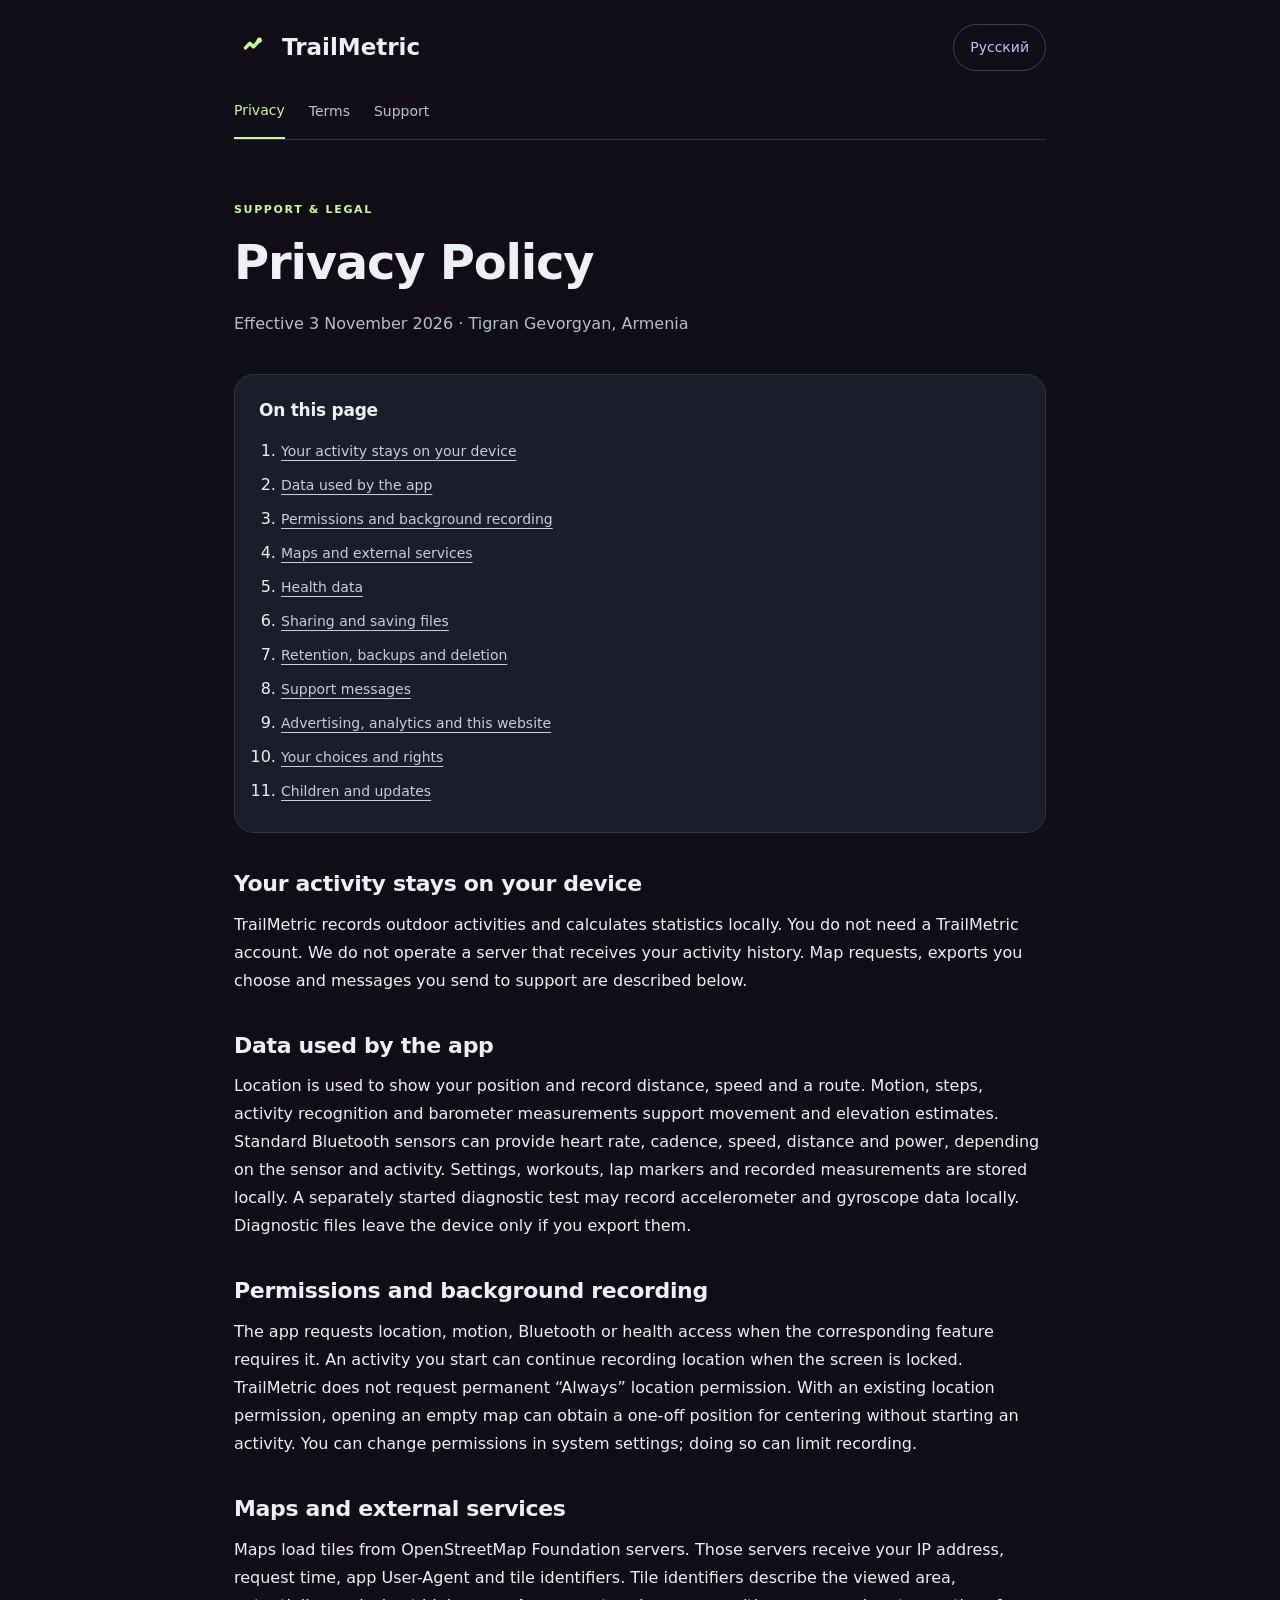
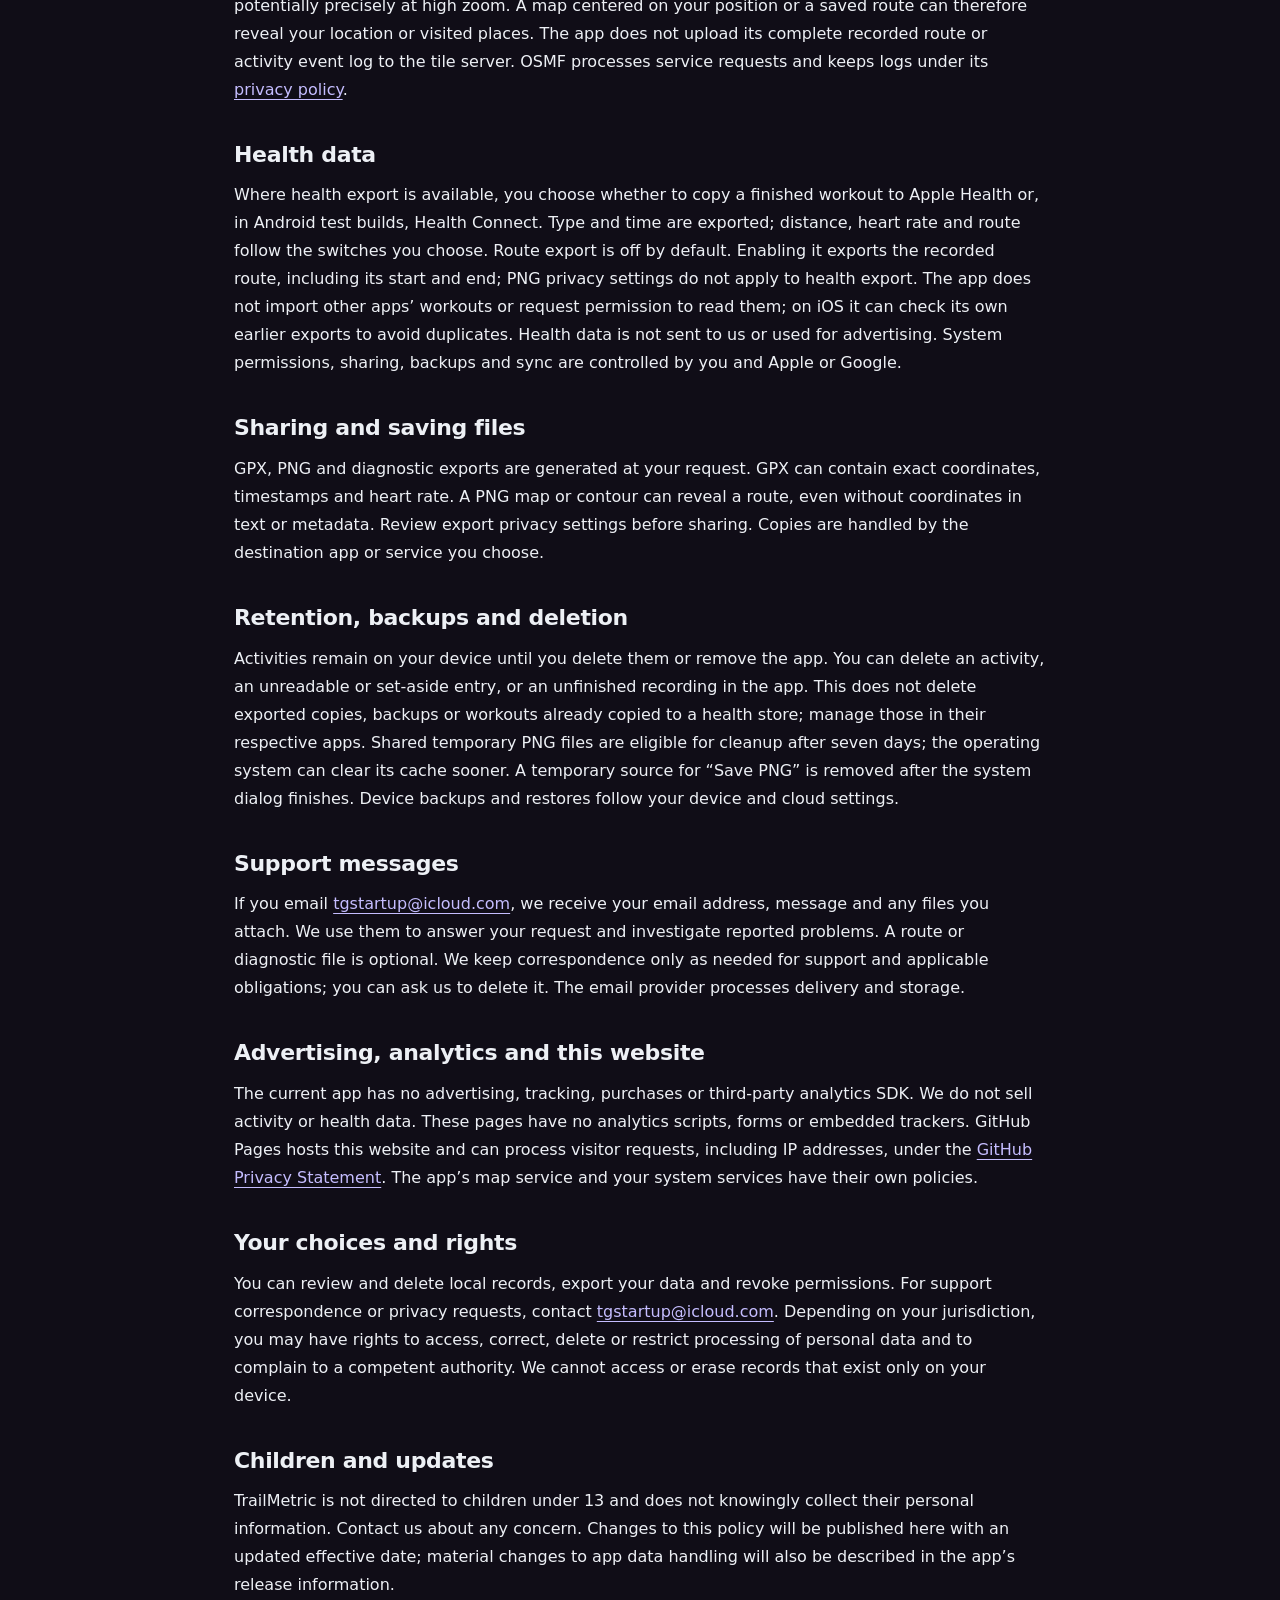
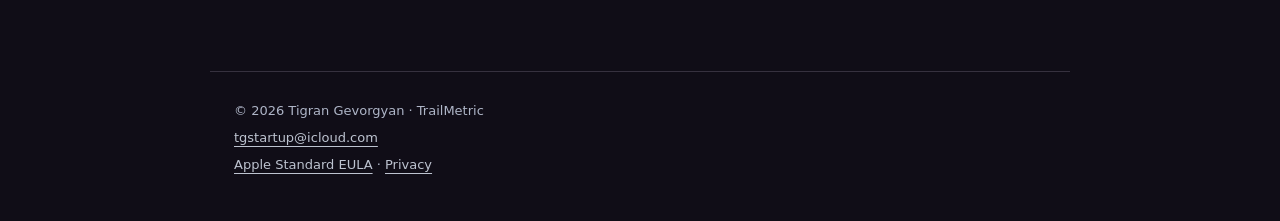
==== privacy.html @ 21228508 "Publish TrailMetric privacy, terms and support in English and Russian" ====
<!doctype html>
<html lang="en"><head><meta charset="utf-8"><meta name="viewport" content="width=device-width,initial-scale=1">
<title>Privacy Policy · TrailMetric</title><meta name="description" content="Effective 3 November 2026 · Tigran Gevorgyan, Armenia">
<meta name="color-scheme" content="dark light"><link rel="canonical" href="https://mig4486.github.io/trailmetric-legal/privacy.html">
<link rel="alternate" hreflang="en" href="https://mig4486.github.io/trailmetric-legal/privacy.html"><link rel="alternate" hreflang="ru" href="https://mig4486.github.io/trailmetric-legal/ru/privacy.html">
<link rel="stylesheet" href="style.css"><link rel="icon" type="image/svg+xml" href="mark.svg"></head>
<body><a class="skip" href="#main">Skip to content</a>
<header><div class="top"><a class="brand" href="index.html"><img src="mark.svg" alt="" width="36" height="36"><span>TrailMetric</span></a><a class="language" href="ru/privacy.html" lang="ru">Русский</a></div>
<nav aria-label="Documents"><a href="privacy.html" aria-current="page">Privacy</a><a href="terms.html">Terms</a><a href="support.html">Support</a></nav></header>
<main id="main"><p class="eyebrow">SUPPORT & LEGAL</p><h1>Privacy Policy</h1><p class="intro">Effective 3 November 2026 · Tigran Gevorgyan, Armenia</p><aside class="toc"><h2>On this page</h2><ol><li><a href="#section-1">Your activity stays on your device</a></li><li><a href="#section-2">Data used by the app</a></li><li><a href="#section-3">Permissions and background recording</a></li><li><a href="#section-4">Maps and external services</a></li><li><a href="#section-5">Health data</a></li><li><a href="#section-6">Sharing and saving files</a></li><li><a href="#section-7">Retention, backups and deletion</a></li><li><a href="#section-8">Support messages</a></li><li><a href="#section-9">Advertising, analytics and this website</a></li><li><a href="#section-10">Your choices and rights</a></li><li><a href="#section-11">Children and updates</a></li></ol></aside><section id="section-1"><h2>Your activity stays on your device</h2><p>TrailMetric records outdoor activities and calculates statistics locally. You do not need a TrailMetric account. We do not operate a server that receives your activity history. Map requests, exports you choose and messages you send to support are described below.</p></section><section id="section-2"><h2>Data used by the app</h2><p>Location is used to show your position and record distance, speed and a route. Motion, steps, activity recognition and barometer measurements support movement and elevation estimates. Standard Bluetooth sensors can provide heart rate, cadence, speed, distance and power, depending on the sensor and activity. Settings, workouts, lap markers and recorded measurements are stored locally. A separately started diagnostic test may record accelerometer and gyroscope data locally. Diagnostic files leave the device only if you export them.</p></section><section id="section-3"><h2>Permissions and background recording</h2><p>The app requests location, motion, Bluetooth or health access when the corresponding feature requires it. An activity you start can continue recording location when the screen is locked. TrailMetric does not request permanent “Always” location permission. With an existing location permission, opening an empty map can obtain a one-off position for centering without starting an activity. You can change permissions in system settings; doing so can limit recording.</p></section><section id="section-4"><h2>Maps and external services</h2><p>Maps load tiles from OpenStreetMap Foundation servers. Those servers receive your IP address, request time, app User-Agent and tile identifiers. Tile identifiers describe the viewed area, potentially precisely at high zoom. A map centered on your position or a saved route can therefore reveal your location or visited places. The app does not upload its complete recorded route or activity event log to the tile server. OSMF processes service requests and keeps logs under its <a href="https://osmfoundation.org/wiki/Privacy_Policy">privacy policy</a>.</p></section><section id="section-5"><h2>Health data</h2><p>Where health export is available, you choose whether to copy a finished workout to Apple Health or, in Android test builds, Health Connect. Type and time are exported; distance, heart rate and route follow the switches you choose. Route export is off by default. Enabling it exports the recorded route, including its start and end; PNG privacy settings do not apply to health export. The app does not import other apps’ workouts or request permission to read them; on iOS it can check its own earlier exports to avoid duplicates. Health data is not sent to us or used for advertising. System permissions, sharing, backups and sync are controlled by you and Apple or Google.</p></section><section id="section-6"><h2>Sharing and saving files</h2><p>GPX, PNG and diagnostic exports are generated at your request. GPX can contain exact coordinates, timestamps and heart rate. A PNG map or contour can reveal a route, even without coordinates in text or metadata. Review export privacy settings before sharing. Copies are handled by the destination app or service you choose.</p></section><section id="section-7"><h2>Retention, backups and deletion</h2><p>Activities remain on your device until you delete them or remove the app. You can delete an activity, an unreadable or set-aside entry, or an unfinished recording in the app. This does not delete exported copies, backups or workouts already copied to a health store; manage those in their respective apps. Shared temporary PNG files are eligible for cleanup after seven days; the operating system can clear its cache sooner. A temporary source for “Save PNG” is removed after the system dialog finishes. Device backups and restores follow your device and cloud settings.</p></section><section id="section-8"><h2>Support messages</h2><p>If you email <a href="mailto:tgstartup@icloud.com">tgstartup@icloud.com</a>, we receive your email address, message and any files you attach. We use them to answer your request and investigate reported problems. A route or diagnostic file is optional. We keep correspondence only as needed for support and applicable obligations; you can ask us to delete it. The email provider processes delivery and storage.</p></section><section id="section-9"><h2>Advertising, analytics and this website</h2><p>The current app has no advertising, tracking, purchases or third-party analytics SDK. We do not sell activity or health data. These pages have no analytics scripts, forms or embedded trackers. GitHub Pages hosts this website and can process visitor requests, including IP addresses, under the <a href="https://docs.github.com/en/site-policy/privacy-policies/github-general-privacy-statement">GitHub Privacy Statement</a>. The app’s map service and your system services have their own policies.</p></section><section id="section-10"><h2>Your choices and rights</h2><p>You can review and delete local records, export your data and revoke permissions. For support correspondence or privacy requests, contact <a href="mailto:tgstartup@icloud.com">tgstartup@icloud.com</a>. Depending on your jurisdiction, you may have rights to access, correct, delete or restrict processing of personal data and to complain to a competent authority. We cannot access or erase records that exist only on your device.</p></section><section id="section-11"><h2>Children and updates</h2><p>TrailMetric is not directed to children under 13 and does not knowingly collect their personal information. Contact us about any concern. Changes to this policy will be published here with an updated effective date; material changes to app data handling will also be described in the app’s release information.</p></section></main>
<footer><p>© 2026 Tigran Gevorgyan · TrailMetric</p><p><a href="mailto:tgstartup@icloud.com">tgstartup@icloud.com</a></p><p><a href="https://www.apple.com/legal/internet-services/itunes/dev/stdeula/">Apple Standard EULA</a> · <a href="privacy.html">Privacy</a></p></footer></body></html>
---- style.css ----
*{box-sizing:border-box}html{scroll-behavior:smooth;scroll-padding-top:24px}body{margin:0;background:#100d17;color:#edf0f5;font:16px/1.75 system-ui,-apple-system,BlinkMacSystemFont,"Segoe UI",sans-serif}a{color:#c5bdff;text-underline-offset:4px;overflow-wrap:anywhere}a:hover{color:#caf99c}a:focus-visible{outline:3px solid #caf99c;outline-offset:4px;border-radius:3px}.skip{position:absolute;top:-100px;left:20px;padding:10px;background:#242936;z-index:2}.skip:focus{top:8px}header,main,footer{width:min(860px,100%);margin:auto;padding:24px}.top{display:flex;justify-content:space-between;align-items:center;gap:16px}.brand{display:flex;gap:12px;align-items:center;font-size:23px;font-weight:750;color:#edf0f5;text-decoration:none}.brand img{display:block;border-radius:9px}.language{padding:10px 16px;border:1px solid #444052;border-radius:30px;text-decoration:none;font-size:14px}nav{display:flex;gap:8px 24px;flex-wrap:wrap;padding:24px 0 0;border-bottom:1px solid #36313f}nav a{display:flex;align-items:center;min-height:44px;padding-bottom:10px;text-decoration:none;color:#bdc3d0;font-size:14px}nav a[aria-current]{color:#caf99c;border-bottom:2px solid #caf99c}main{padding-top:36px;padding-bottom:56px}.eyebrow{letter-spacing:.15em;font-size:11px;color:#caf99c;font-weight:700}h1{font-size:clamp(30px,5.5vw,48px);line-height:1.15;letter-spacing:-.025em;margin:16px 0 20px;overflow-wrap:anywhere}h2{font-size:22px;line-height:1.35;letter-spacing:-.015em;margin:0 0 12px}.intro{color:#b7bfce;margin:0 0 36px}section{margin-top:36px}p{margin:0 0 16px}.toc{padding:24px;border:1px solid #36313f;background:#1a1e2a;border-radius:20px}.toc h2{font-size:17px}.toc ol{margin:0;padding-left:22px}.toc li{padding:3px 0}.toc a{color:#c9ced9;font-size:14px}.cards{display:grid;gap:16px}.card{display:block;border:1px solid #36313f;border-radius:20px;padding:24px;background:#1a1e2a;text-decoration:none;color:inherit}.card h2{display:flex;justify-content:space-between}.card h2 span{color:#caf99c}.card p{color:#b7bfce;margin:0}.card:hover{border-color:#7264ff;color:#fff}.contact{font-size:clamp(18px,4vw,24px);color:#caf99c}footer{border-top:1px solid #36313f;color:#aeb5c7;font-size:13px;padding-top:24px;padding-bottom:40px}footer p{margin:4px 0}footer a{color:#bdc3d0}@media(max-width:420px){header,main,footer{padding-left:20px;padding-right:20px}nav{gap:4px 14px}.toc,.card{padding:20px}.language{padding:8px 12px}}@media(prefers-reduced-motion:reduce){html{scroll-behavior:auto}}@media print{body{color:#111;background:#fff}header,.toc,.skip{display:none}a{color:#222}h1{font-size:28px}h2{break-after:avoid}section{break-inside:avoid}footer{color:#333}}
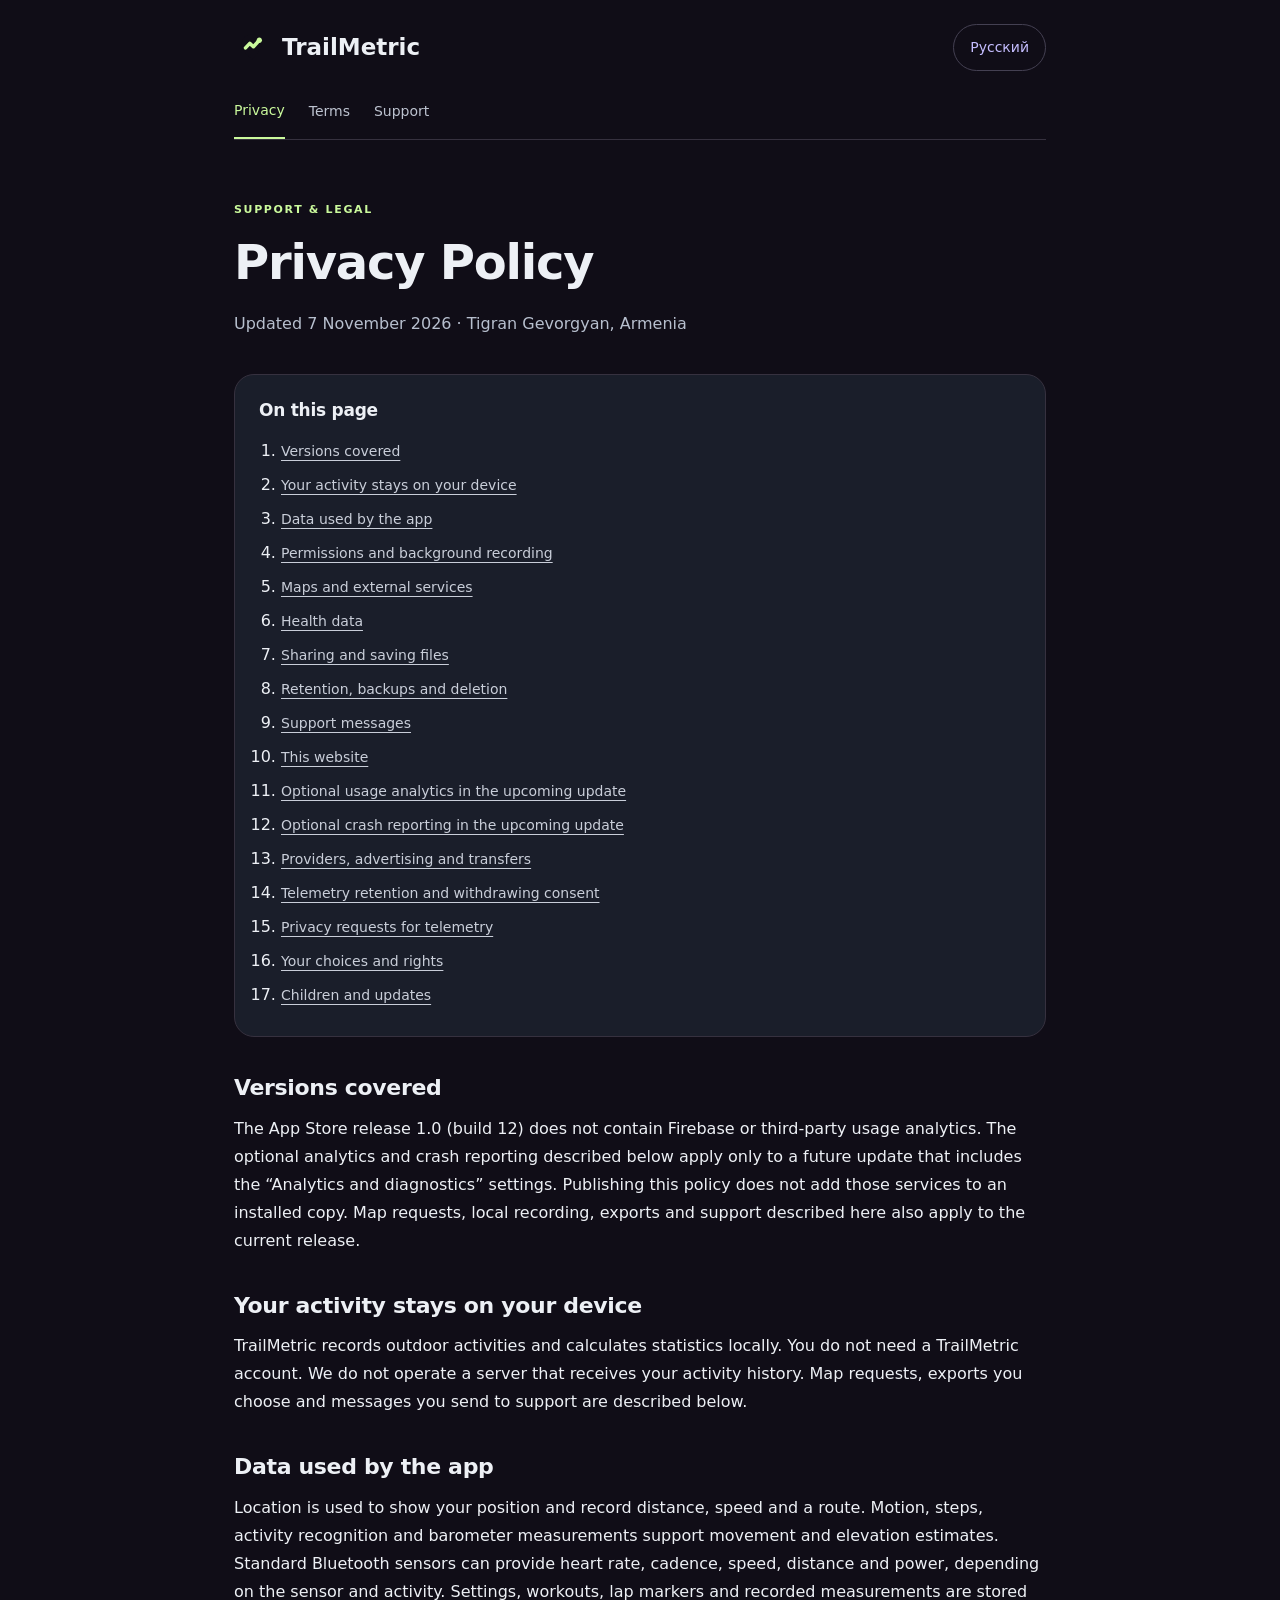
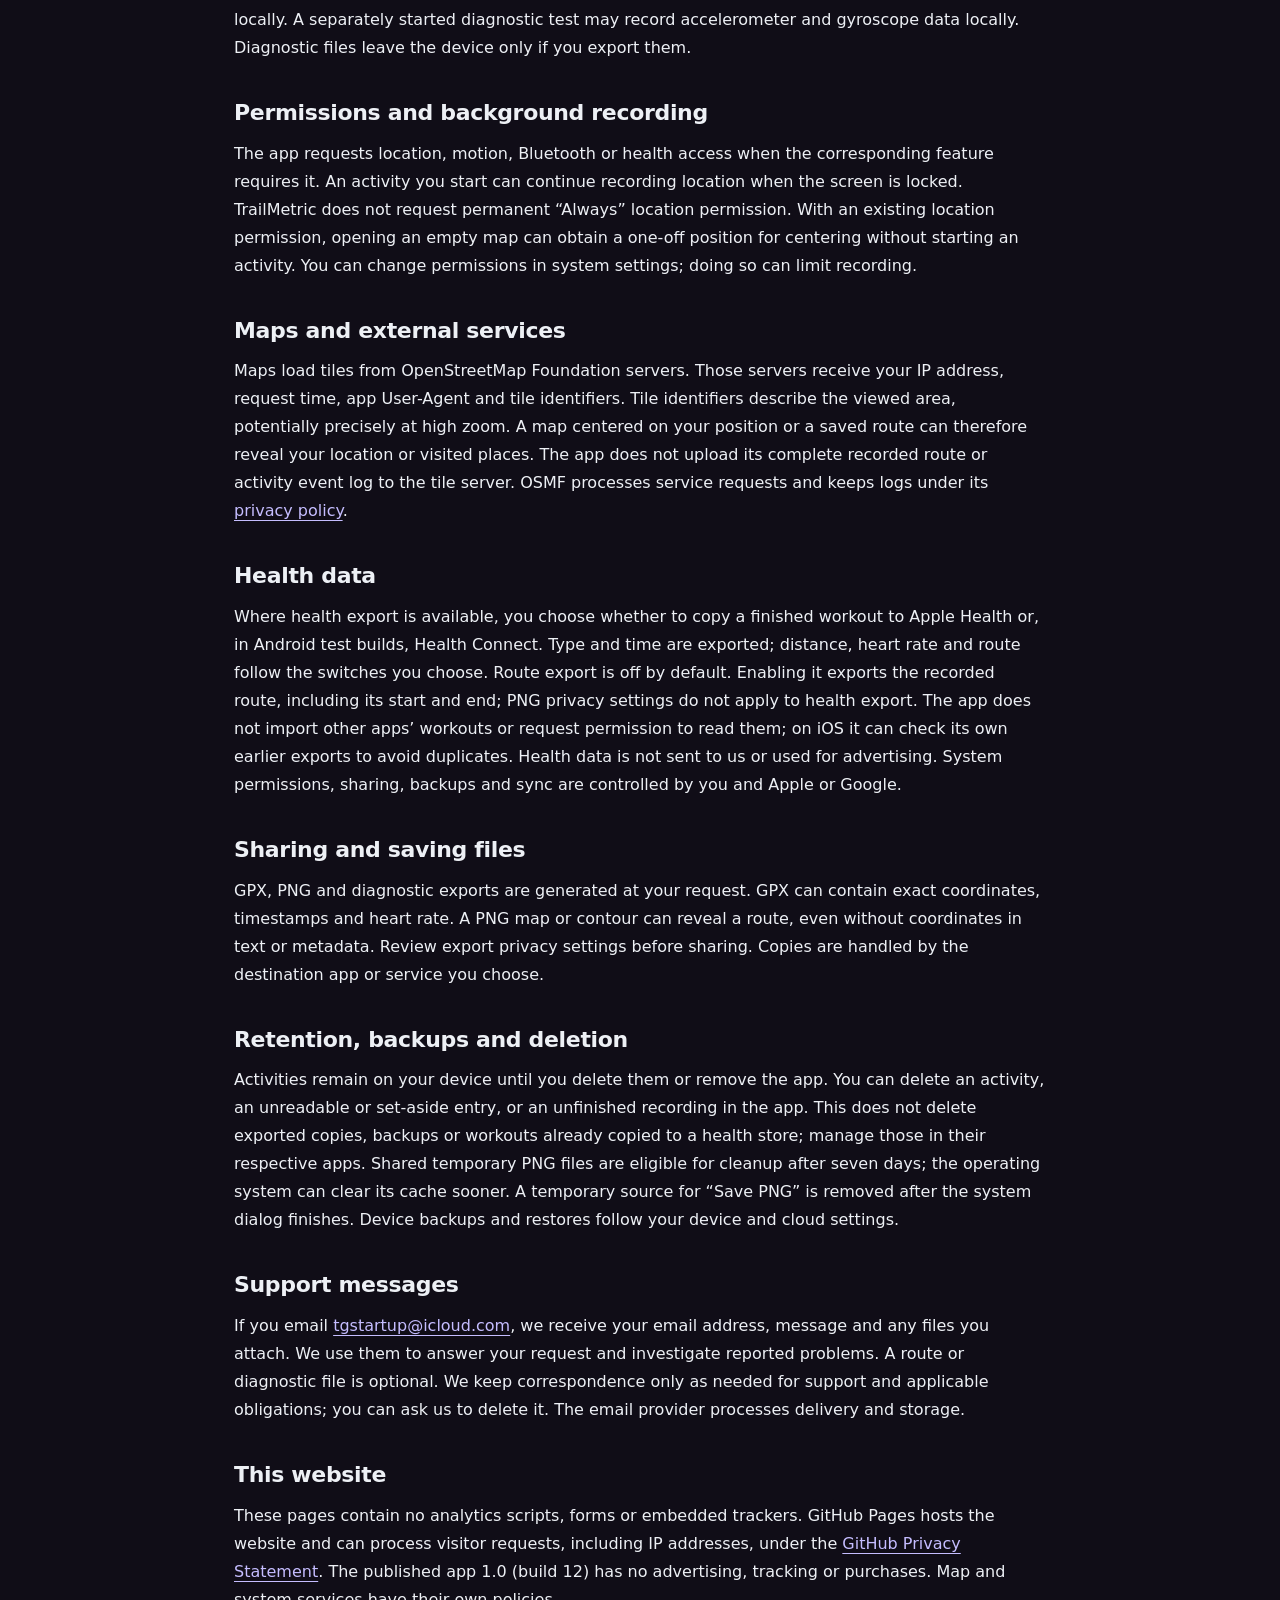
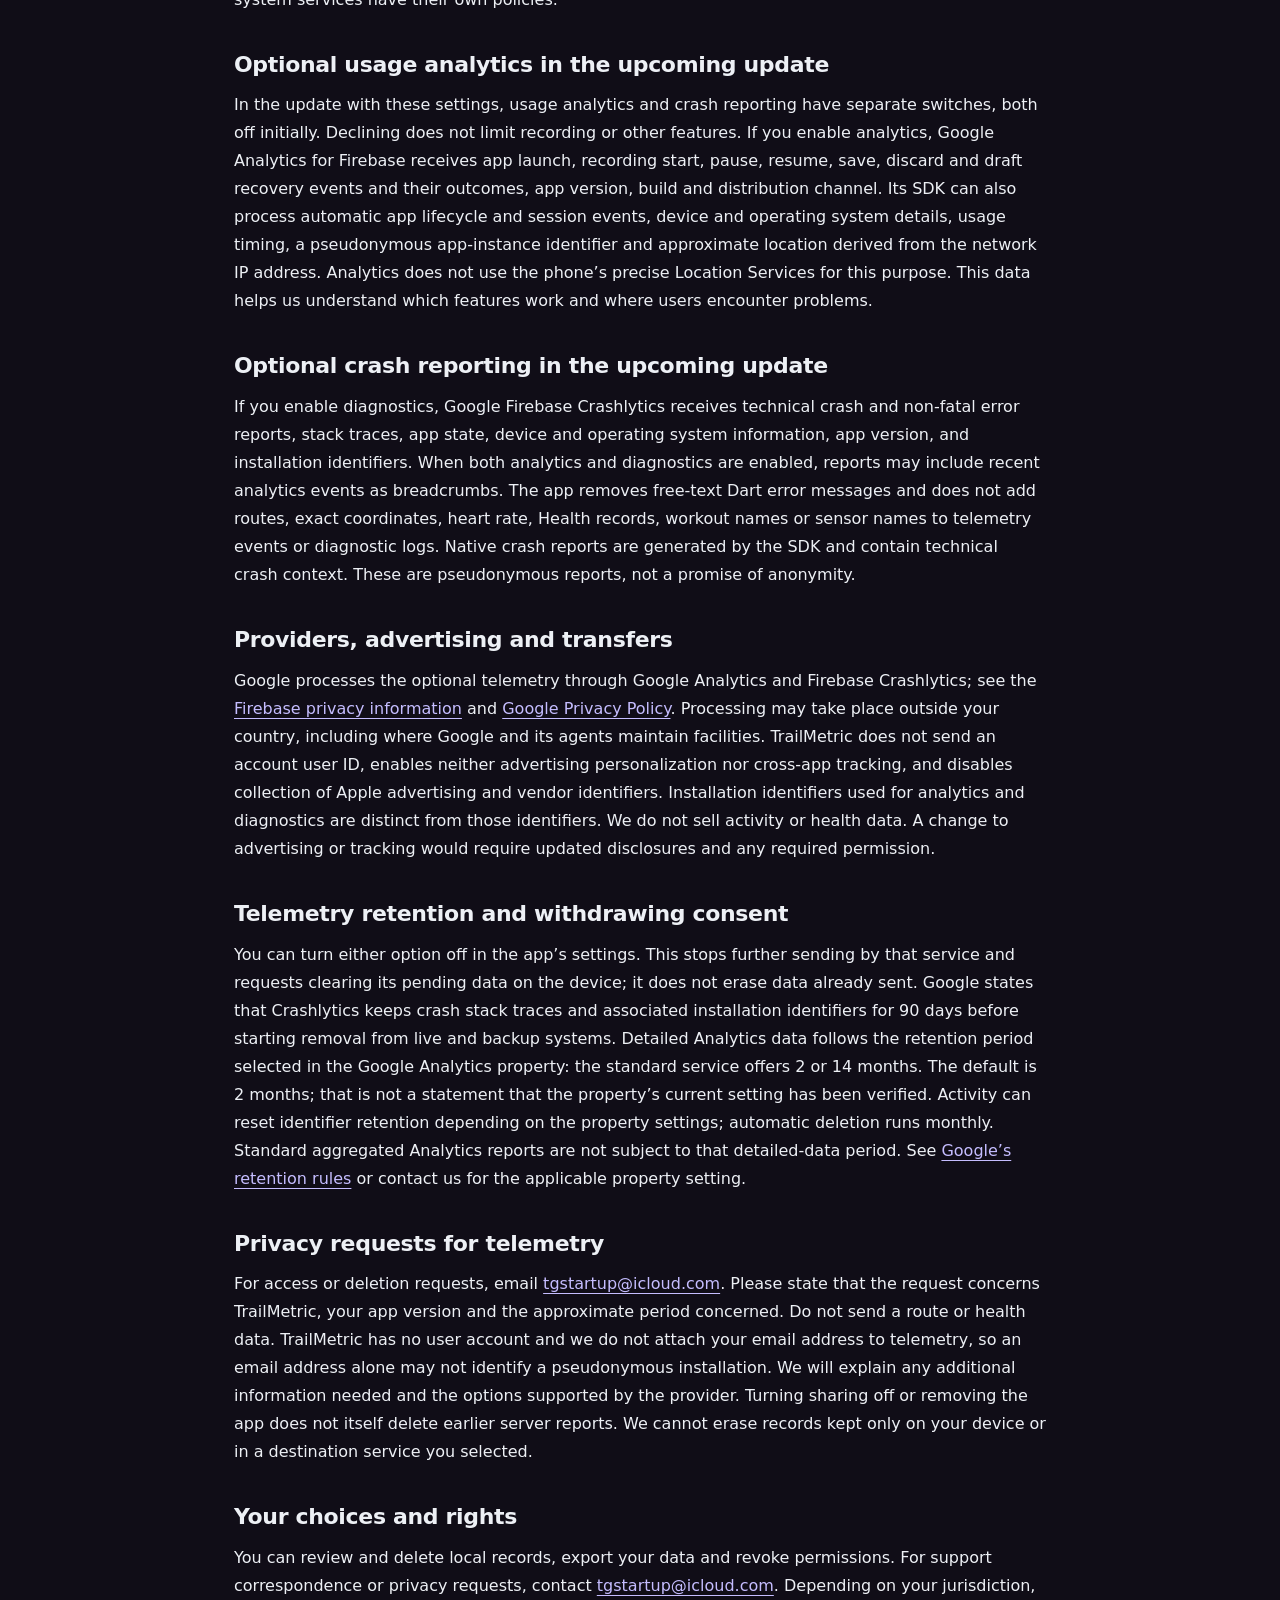
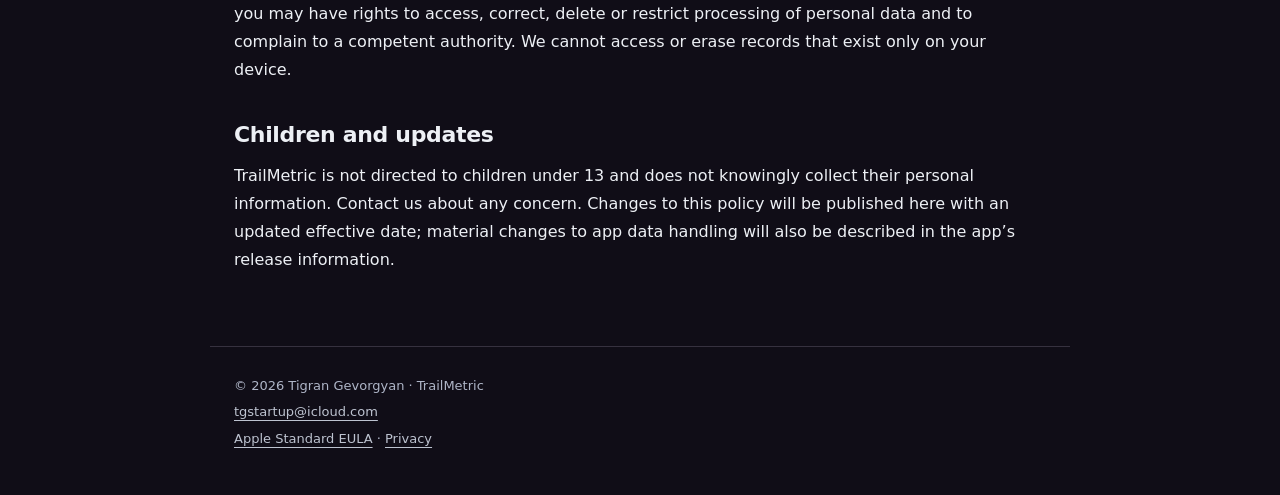
==== commit 914ef690: "docs: disclose optional analytics and crash reporting" ====
--- a/privacy.html
+++ b/privacy.html
@@ -1,11 +1,11 @@
 <!doctype html>
 <html lang="en"><head><meta charset="utf-8"><meta name="viewport" content="width=device-width,initial-scale=1">
-<title>Privacy Policy · TrailMetric</title><meta name="description" content="Effective 3 November 2026 · Tigran Gevorgyan, Armenia">
+<title>Privacy Policy · TrailMetric</title><meta name="description" content="Updated 7 November 2026 · Tigran Gevorgyan, Armenia">
 <meta name="color-scheme" content="dark light"><link rel="canonical" href="https://mig4486.github.io/trailmetric-legal/privacy.html">
 <link rel="alternate" hreflang="en" href="https://mig4486.github.io/trailmetric-legal/privacy.html"><link rel="alternate" hreflang="ru" href="https://mig4486.github.io/trailmetric-legal/ru/privacy.html">
 <link rel="stylesheet" href="style.css"><link rel="icon" type="image/svg+xml" href="mark.svg"></head>
 <body><a class="skip" href="#main">Skip to content</a>
 <header><div class="top"><a class="brand" href="index.html"><img src="mark.svg" alt="" width="36" height="36"><span>TrailMetric</span></a><a class="language" href="ru/privacy.html" lang="ru">Русский</a></div>
 <nav aria-label="Documents"><a href="privacy.html" aria-current="page">Privacy</a><a href="terms.html">Terms</a><a href="support.html">Support</a></nav></header>
-<main id="main"><p class="eyebrow">SUPPORT & LEGAL</p><h1>Privacy Policy</h1><p class="intro">Effective 3 November 2026 · Tigran Gevorgyan, Armenia</p><aside class="toc"><h2>On this page</h2><ol><li><a href="#section-1">Your activity stays on your device</a></li><li><a href="#section-2">Data used by the app</a></li><li><a href="#section-3">Permissions and background recording</a></li><li><a href="#section-4">Maps and external services</a></li><li><a href="#section-5">Health data</a></li><li><a href="#section-6">Sharing and saving files</a></li><li><a href="#section-7">Retention, backups and deletion</a></li><li><a href="#section-8">Support messages</a></li><li><a href="#section-9">Advertising, analytics and this website</a></li><li><a href="#section-10">Your choices and rights</a></li><li><a href="#section-11">Children and updates</a></li></ol></aside><section id="section-1"><h2>Your activity stays on your device</h2><p>TrailMetric records outdoor activities and calculates statistics locally. You do not need a TrailMetric account. We do not operate a server that receives your activity history. Map requests, exports you choose and messages you send to support are described below.</p></section><section id="section-2"><h2>Data used by the app</h2><p>Location is used to show your position and record distance, speed and a route. Motion, steps, activity recognition and barometer measurements support movement and elevation estimates. Standard Bluetooth sensors can provide heart rate, cadence, speed, distance and power, depending on the sensor and activity. Settings, workouts, lap markers and recorded measurements are stored locally. A separately started diagnostic test may record accelerometer and gyroscope data locally. Diagnostic files leave the device only if you export them.</p></section><section id="section-3"><h2>Permissions and background recording</h2><p>The app requests location, motion, Bluetooth or health access when the corresponding feature requires it. An activity you start can continue recording location when the screen is locked. TrailMetric does not request permanent “Always” location permission. With an existing location permission, opening an empty map can obtain a one-off position for centering without starting an activity. You can change permissions in system settings; doing so can limit recording.</p></section><section id="section-4"><h2>Maps and external services</h2><p>Maps load tiles from OpenStreetMap Foundation servers. Those servers receive your IP address, request time, app User-Agent and tile identifiers. Tile identifiers describe the viewed area, potentially precisely at high zoom. A map centered on your position or a saved route can therefore reveal your location or visited places. The app does not upload its complete recorded route or activity event log to the tile server. OSMF processes service requests and keeps logs under its <a href="https://osmfoundation.org/wiki/Privacy_Policy">privacy policy</a>.</p></section><section id="section-5"><h2>Health data</h2><p>Where health export is available, you choose whether to copy a finished workout to Apple Health or, in Android test builds, Health Connect. Type and time are exported; distance, heart rate and route follow the switches you choose. Route export is off by default. Enabling it exports the recorded route, including its start and end; PNG privacy settings do not apply to health export. The app does not import other apps’ workouts or request permission to read them; on iOS it can check its own earlier exports to avoid duplicates. Health data is not sent to us or used for advertising. System permissions, sharing, backups and sync are controlled by you and Apple or Google.</p></section><section id="section-6"><h2>Sharing and saving files</h2><p>GPX, PNG and diagnostic exports are generated at your request. GPX can contain exact coordinates, timestamps and heart rate. A PNG map or contour can reveal a route, even without coordinates in text or metadata. Review export privacy settings before sharing. Copies are handled by the destination app or service you choose.</p></section><section id="section-7"><h2>Retention, backups and deletion</h2><p>Activities remain on your device until you delete them or remove the app. You can delete an activity, an unreadable or set-aside entry, or an unfinished recording in the app. This does not delete exported copies, backups or workouts already copied to a health store; manage those in their respective apps. Shared temporary PNG files are eligible for cleanup after seven days; the operating system can clear its cache sooner. A temporary source for “Save PNG” is removed after the system dialog finishes. Device backups and restores follow your device and cloud settings.</p></section><section id="section-8"><h2>Support messages</h2><p>If you email <a href="mailto:tgstartup@icloud.com">tgstartup@icloud.com</a>, we receive your email address, message and any files you attach. We use them to answer your request and investigate reported problems. A route or diagnostic file is optional. We keep correspondence only as needed for support and applicable obligations; you can ask us to delete it. The email provider processes delivery and storage.</p></section><section id="section-9"><h2>Advertising, analytics and this website</h2><p>The current app has no advertising, tracking, purchases or third-party analytics SDK. We do not sell activity or health data. These pages have no analytics scripts, forms or embedded trackers. GitHub Pages hosts this website and can process visitor requests, including IP addresses, under the <a href="https://docs.github.com/en/site-policy/privacy-policies/github-general-privacy-statement">GitHub Privacy Statement</a>. The app’s map service and your system services have their own policies.</p></section><section id="section-10"><h2>Your choices and rights</h2><p>You can review and delete local records, export your data and revoke permissions. For support correspondence or privacy requests, contact <a href="mailto:tgstartup@icloud.com">tgstartup@icloud.com</a>. Depending on your jurisdiction, you may have rights to access, correct, delete or restrict processing of personal data and to complain to a competent authority. We cannot access or erase records that exist only on your device.</p></section><section id="section-11"><h2>Children and updates</h2><p>TrailMetric is not directed to children under 13 and does not knowingly collect their personal information. Contact us about any concern. Changes to this policy will be published here with an updated effective date; material changes to app data handling will also be described in the app’s release information.</p></section></main>
+<main id="main"><p class="eyebrow">SUPPORT & LEGAL</p><h1>Privacy Policy</h1><p class="intro">Updated 7 November 2026 · Tigran Gevorgyan, Armenia</p><aside class="toc"><h2>On this page</h2><ol><li><a href="#section-1">Versions covered</a></li><li><a href="#section-2">Your activity stays on your device</a></li><li><a href="#section-3">Data used by the app</a></li><li><a href="#section-4">Permissions and background recording</a></li><li><a href="#section-5">Maps and external services</a></li><li><a href="#section-6">Health data</a></li><li><a href="#section-7">Sharing and saving files</a></li><li><a href="#section-8">Retention, backups and deletion</a></li><li><a href="#section-9">Support messages</a></li><li><a href="#section-10">This website</a></li><li><a href="#section-11">Optional usage analytics in the upcoming update</a></li><li><a href="#section-12">Optional crash reporting in the upcoming update</a></li><li><a href="#section-13">Providers, advertising and transfers</a></li><li><a href="#section-14">Telemetry retention and withdrawing consent</a></li><li><a href="#section-15">Privacy requests for telemetry</a></li><li><a href="#section-16">Your choices and rights</a></li><li><a href="#section-17">Children and updates</a></li></ol></aside><section id="section-1"><h2>Versions covered</h2><p>The App Store release 1.0 (build 12) does not contain Firebase or third-party usage analytics. The optional analytics and crash reporting described below apply only to a future update that includes the “Analytics and diagnostics” settings. Publishing this policy does not add those services to an installed copy. Map requests, local recording, exports and support described here also apply to the current release.</p></section><section id="section-2"><h2>Your activity stays on your device</h2><p>TrailMetric records outdoor activities and calculates statistics locally. You do not need a TrailMetric account. We do not operate a server that receives your activity history. Map requests, exports you choose and messages you send to support are described below.</p></section><section id="section-3"><h2>Data used by the app</h2><p>Location is used to show your position and record distance, speed and a route. Motion, steps, activity recognition and barometer measurements support movement and elevation estimates. Standard Bluetooth sensors can provide heart rate, cadence, speed, distance and power, depending on the sensor and activity. Settings, workouts, lap markers and recorded measurements are stored locally. A separately started diagnostic test may record accelerometer and gyroscope data locally. Diagnostic files leave the device only if you export them.</p></section><section id="section-4"><h2>Permissions and background recording</h2><p>The app requests location, motion, Bluetooth or health access when the corresponding feature requires it. An activity you start can continue recording location when the screen is locked. TrailMetric does not request permanent “Always” location permission. With an existing location permission, opening an empty map can obtain a one-off position for centering without starting an activity. You can change permissions in system settings; doing so can limit recording.</p></section><section id="section-5"><h2>Maps and external services</h2><p>Maps load tiles from OpenStreetMap Foundation servers. Those servers receive your IP address, request time, app User-Agent and tile identifiers. Tile identifiers describe the viewed area, potentially precisely at high zoom. A map centered on your position or a saved route can therefore reveal your location or visited places. The app does not upload its complete recorded route or activity event log to the tile server. OSMF processes service requests and keeps logs under its <a href="https://osmfoundation.org/wiki/Privacy_Policy">privacy policy</a>.</p></section><section id="section-6"><h2>Health data</h2><p>Where health export is available, you choose whether to copy a finished workout to Apple Health or, in Android test builds, Health Connect. Type and time are exported; distance, heart rate and route follow the switches you choose. Route export is off by default. Enabling it exports the recorded route, including its start and end; PNG privacy settings do not apply to health export. The app does not import other apps’ workouts or request permission to read them; on iOS it can check its own earlier exports to avoid duplicates. Health data is not sent to us or used for advertising. System permissions, sharing, backups and sync are controlled by you and Apple or Google.</p></section><section id="section-7"><h2>Sharing and saving files</h2><p>GPX, PNG and diagnostic exports are generated at your request. GPX can contain exact coordinates, timestamps and heart rate. A PNG map or contour can reveal a route, even without coordinates in text or metadata. Review export privacy settings before sharing. Copies are handled by the destination app or service you choose.</p></section><section id="section-8"><h2>Retention, backups and deletion</h2><p>Activities remain on your device until you delete them or remove the app. You can delete an activity, an unreadable or set-aside entry, or an unfinished recording in the app. This does not delete exported copies, backups or workouts already copied to a health store; manage those in their respective apps. Shared temporary PNG files are eligible for cleanup after seven days; the operating system can clear its cache sooner. A temporary source for “Save PNG” is removed after the system dialog finishes. Device backups and restores follow your device and cloud settings.</p></section><section id="section-9"><h2>Support messages</h2><p>If you email <a href="mailto:tgstartup@icloud.com">tgstartup@icloud.com</a>, we receive your email address, message and any files you attach. We use them to answer your request and investigate reported problems. A route or diagnostic file is optional. We keep correspondence only as needed for support and applicable obligations; you can ask us to delete it. The email provider processes delivery and storage.</p></section><section id="section-10"><h2>This website</h2><p>These pages contain no analytics scripts, forms or embedded trackers. GitHub Pages hosts the website and can process visitor requests, including IP addresses, under the <a href="https://docs.github.com/en/site-policy/privacy-policies/github-general-privacy-statement">GitHub Privacy Statement</a>. The published app 1.0 (build 12) has no advertising, tracking or purchases. Map and system services have their own policies.</p></section><section id="section-11"><h2>Optional usage analytics in the upcoming update</h2><p>In the update with these settings, usage analytics and crash reporting have separate switches, both off initially. Declining does not limit recording or other features. If you enable analytics, Google Analytics for Firebase receives app launch, recording start, pause, resume, save, discard and draft recovery events and their outcomes, app version, build and distribution channel. Its SDK can also process automatic app lifecycle and session events, device and operating system details, usage timing, a pseudonymous app-instance identifier and approximate location derived from the network IP address. Analytics does not use the phone’s precise Location Services for this purpose. This data helps us understand which features work and where users encounter problems.</p></section><section id="section-12"><h2>Optional crash reporting in the upcoming update</h2><p>If you enable diagnostics, Google Firebase Crashlytics receives technical crash and non-fatal error reports, stack traces, app state, device and operating system information, app version, and installation identifiers. When both analytics and diagnostics are enabled, reports may include recent analytics events as breadcrumbs. The app removes free-text Dart error messages and does not add routes, exact coordinates, heart rate, Health records, workout names or sensor names to telemetry events or diagnostic logs. Native crash reports are generated by the SDK and contain technical crash context. These are pseudonymous reports, not a promise of anonymity.</p></section><section id="section-13"><h2>Providers, advertising and transfers</h2><p>Google processes the optional telemetry through Google Analytics and Firebase Crashlytics; see the <a href="https://firebase.google.com/support/privacy">Firebase privacy information</a> and <a href="https://policies.google.com/privacy">Google Privacy Policy</a>. Processing may take place outside your country, including where Google and its agents maintain facilities. TrailMetric does not send an account user ID, enables neither advertising personalization nor cross-app tracking, and disables collection of Apple advertising and vendor identifiers. Installation identifiers used for analytics and diagnostics are distinct from those identifiers. We do not sell activity or health data. A change to advertising or tracking would require updated disclosures and any required permission.</p></section><section id="section-14"><h2>Telemetry retention and withdrawing consent</h2><p>You can turn either option off in the app’s settings. This stops further sending by that service and requests clearing its pending data on the device; it does not erase data already sent. Google states that Crashlytics keeps crash stack traces and associated installation identifiers for 90 days before starting removal from live and backup systems. Detailed Analytics data follows the retention period selected in the Google Analytics property: the standard service offers 2 or 14 months. The default is 2 months; that is not a statement that the property’s current setting has been verified. Activity can reset identifier retention depending on the property settings; automatic deletion runs monthly. Standard aggregated Analytics reports are not subject to that detailed-data period. See <a href="https://support.google.com/analytics/answer/7667196">Google’s retention rules</a> or contact us for the applicable property setting.</p></section><section id="section-15"><h2>Privacy requests for telemetry</h2><p>For access or deletion requests, email <a href="mailto:tgstartup@icloud.com">tgstartup@icloud.com</a>. Please state that the request concerns TrailMetric, your app version and the approximate period concerned. Do not send a route or health data. TrailMetric has no user account and we do not attach your email address to telemetry, so an email address alone may not identify a pseudonymous installation. We will explain any additional information needed and the options supported by the provider. Turning sharing off or removing the app does not itself delete earlier server reports. We cannot erase records kept only on your device or in a destination service you selected.</p></section><section id="section-16"><h2>Your choices and rights</h2><p>You can review and delete local records, export your data and revoke permissions. For support correspondence or privacy requests, contact <a href="mailto:tgstartup@icloud.com">tgstartup@icloud.com</a>. Depending on your jurisdiction, you may have rights to access, correct, delete or restrict processing of personal data and to complain to a competent authority. We cannot access or erase records that exist only on your device.</p></section><section id="section-17"><h2>Children and updates</h2><p>TrailMetric is not directed to children under 13 and does not knowingly collect their personal information. Contact us about any concern. Changes to this policy will be published here with an updated effective date; material changes to app data handling will also be described in the app’s release information.</p></section></main>
 <footer><p>© 2026 Tigran Gevorgyan · TrailMetric</p><p><a href="mailto:tgstartup@icloud.com">tgstartup@icloud.com</a></p><p><a href="https://www.apple.com/legal/internet-services/itunes/dev/stdeula/">Apple Standard EULA</a> · <a href="privacy.html">Privacy</a></p></footer></body></html>
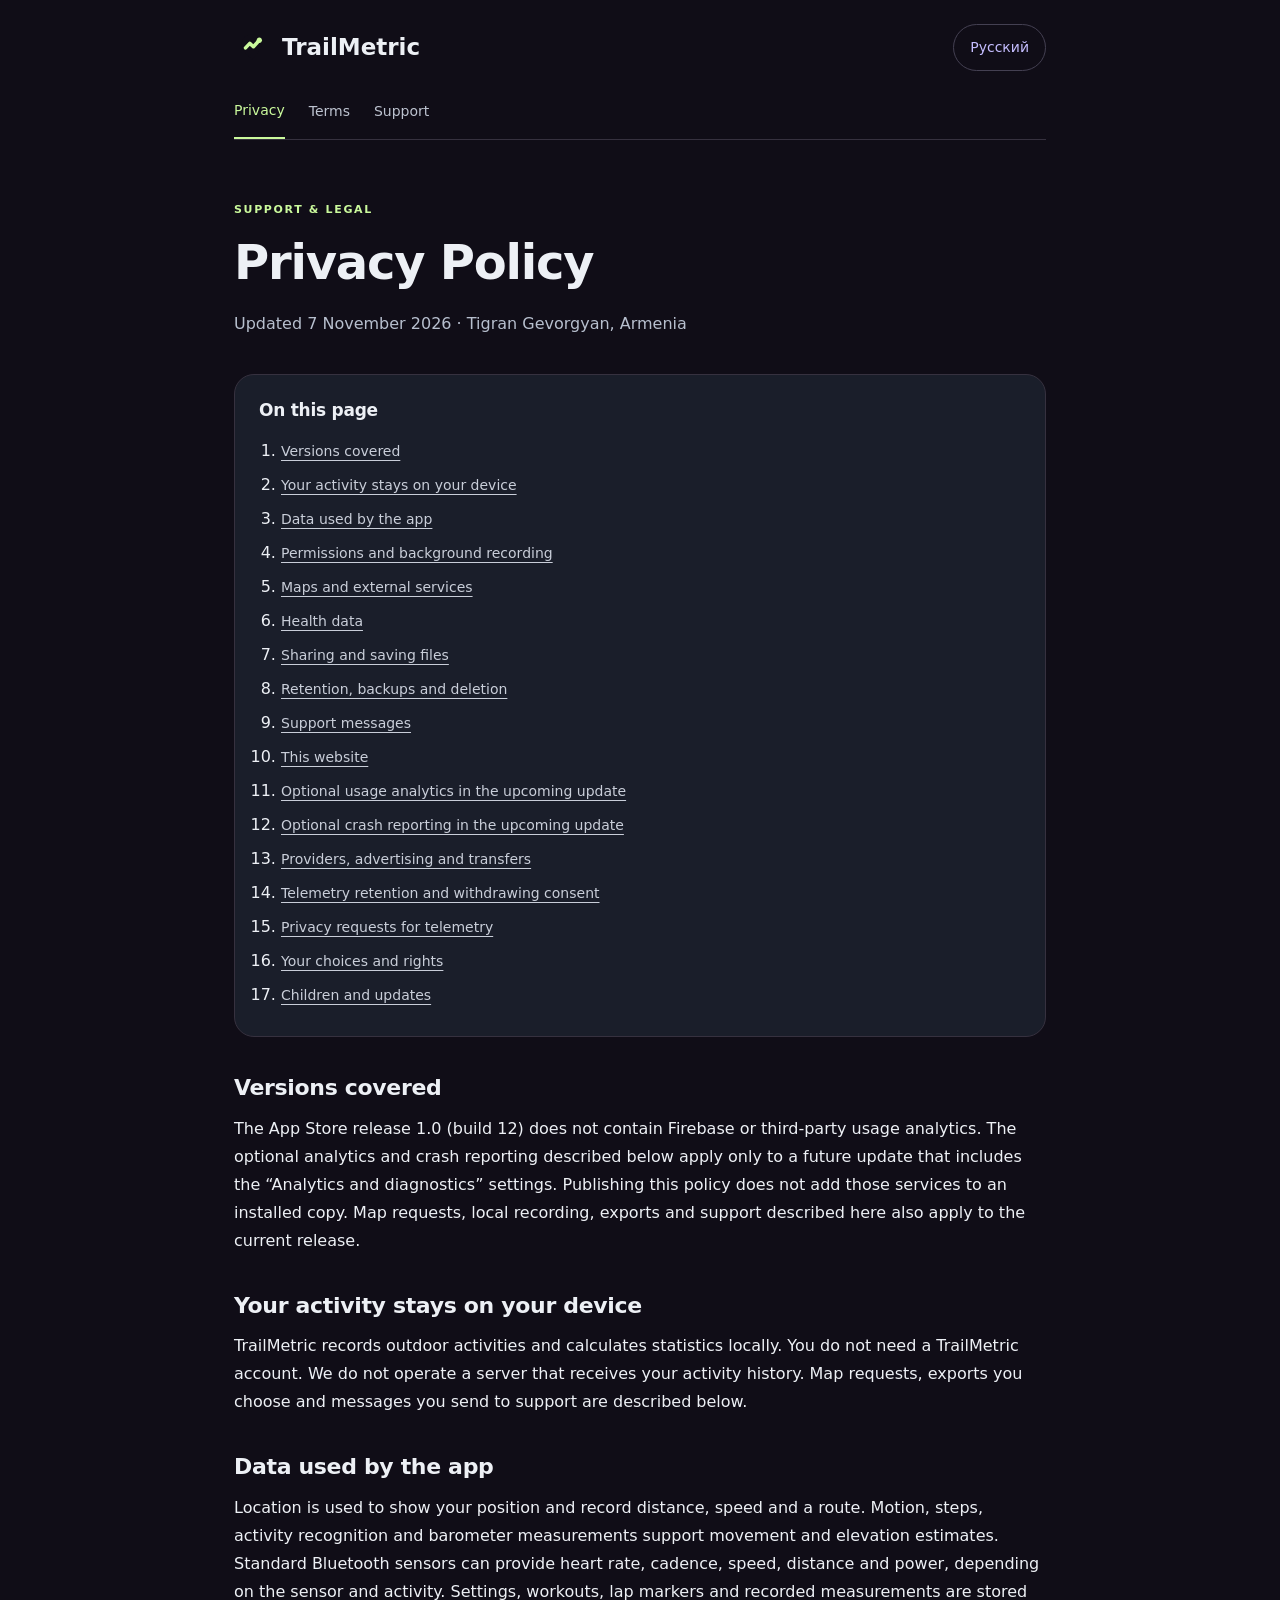
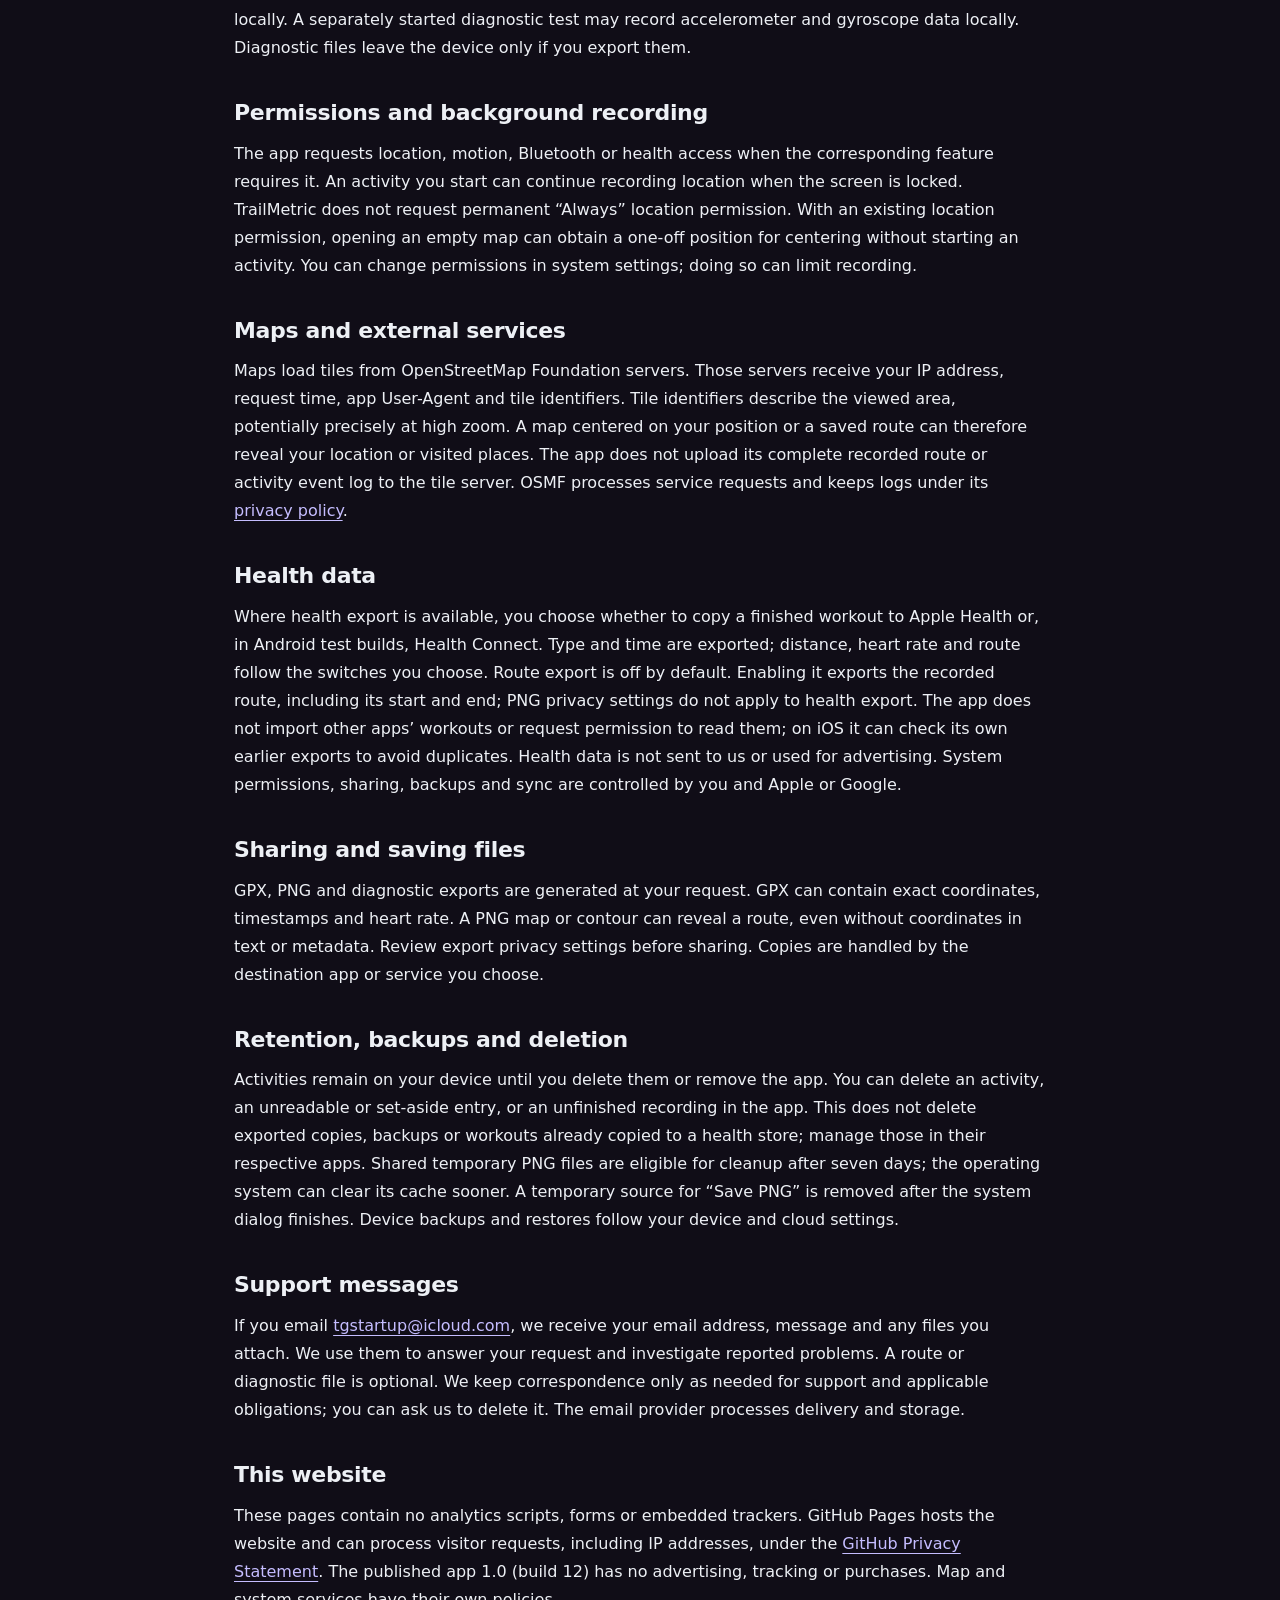
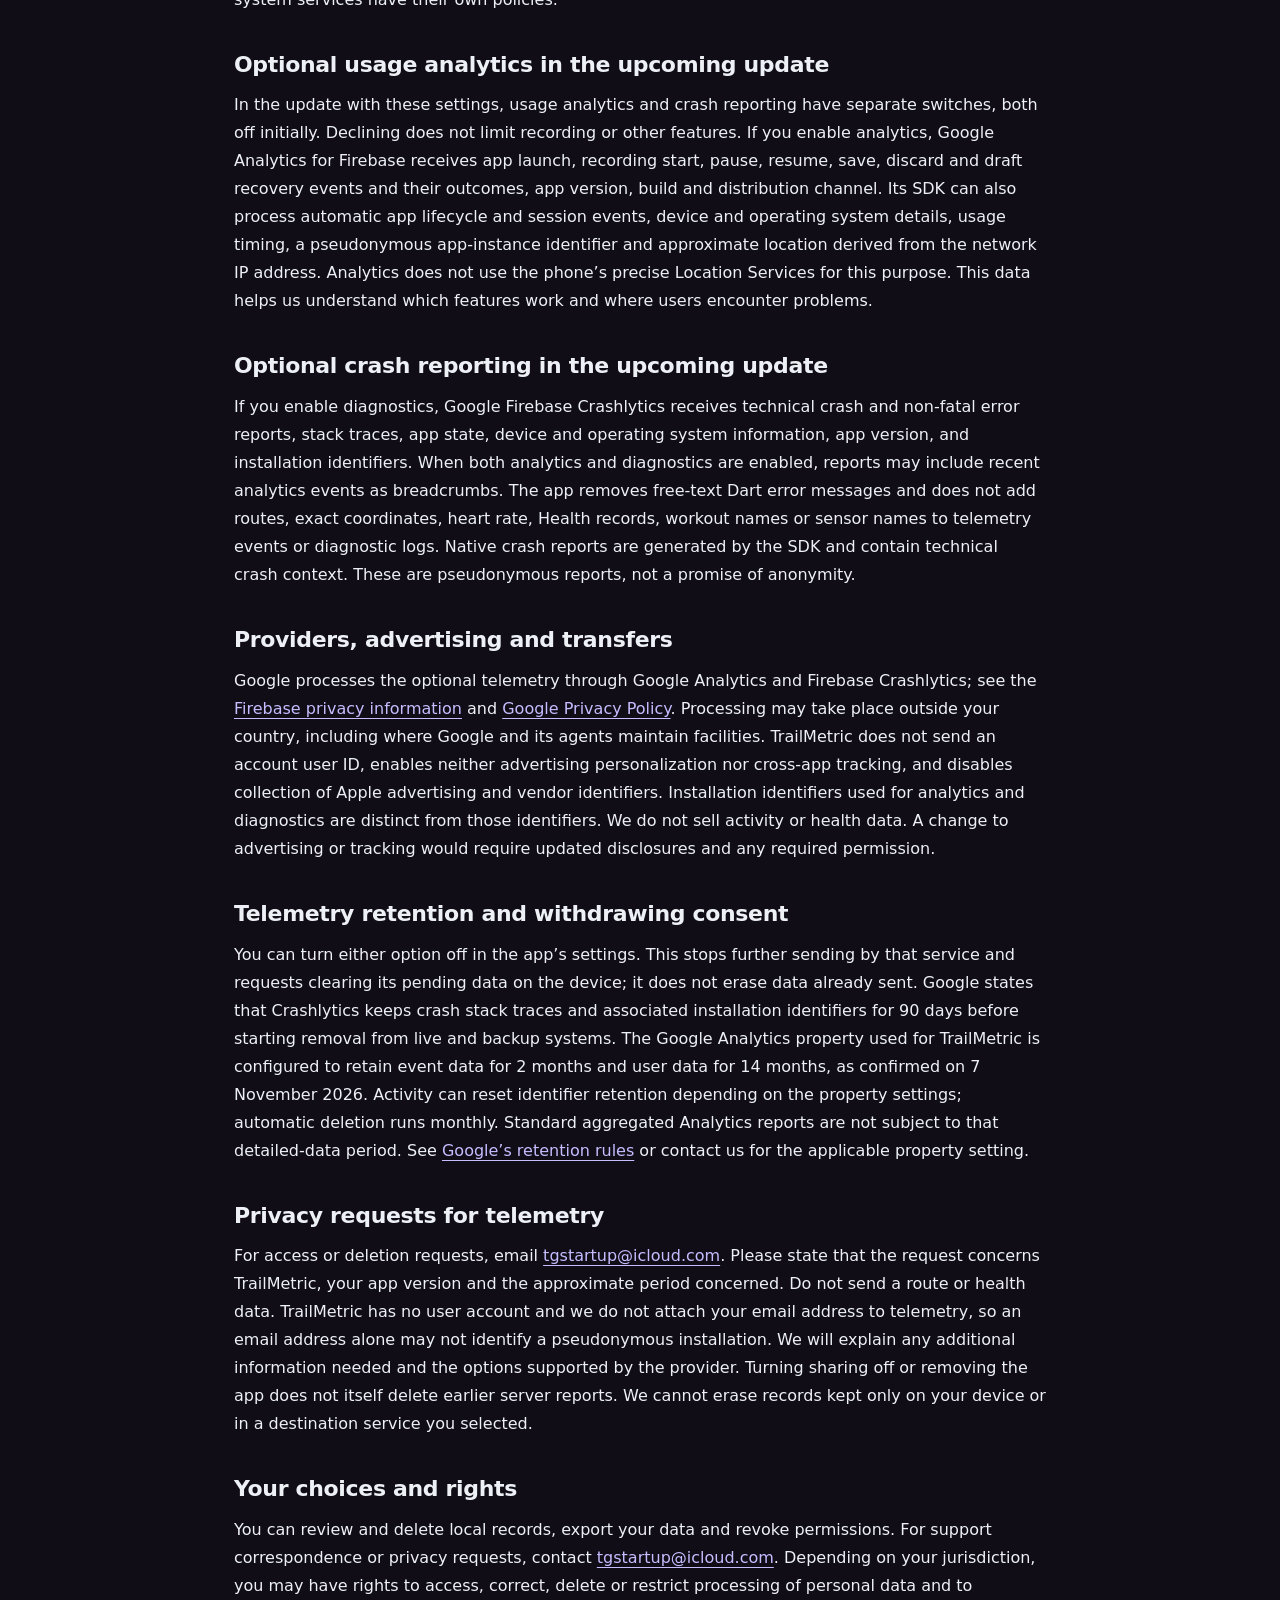
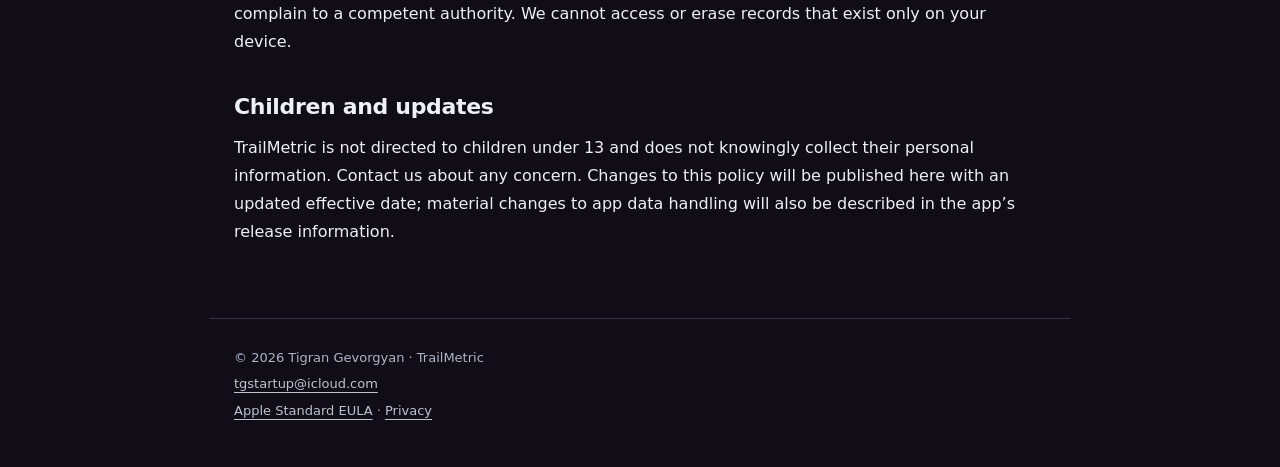
==== commit 2fd29446: "docs: confirm separate GA4 event and user retention periods" ====
--- a/privacy.html
+++ b/privacy.html
@@ -7,5 +7,5 @@
 <body><a class="skip" href="#main">Skip to content</a>
 <header><div class="top"><a class="brand" href="index.html"><img src="mark.svg" alt="" width="36" height="36"><span>TrailMetric</span></a><a class="language" href="ru/privacy.html" lang="ru">Русский</a></div>
 <nav aria-label="Documents"><a href="privacy.html" aria-current="page">Privacy</a><a href="terms.html">Terms</a><a href="support.html">Support</a></nav></header>
-<main id="main"><p class="eyebrow">SUPPORT & LEGAL</p><h1>Privacy Policy</h1><p class="intro">Updated 7 November 2026 · Tigran Gevorgyan, Armenia</p><aside class="toc"><h2>On this page</h2><ol><li><a href="#section-1">Versions covered</a></li><li><a href="#section-2">Your activity stays on your device</a></li><li><a href="#section-3">Data used by the app</a></li><li><a href="#section-4">Permissions and background recording</a></li><li><a href="#section-5">Maps and external services</a></li><li><a href="#section-6">Health data</a></li><li><a href="#section-7">Sharing and saving files</a></li><li><a href="#section-8">Retention, backups and deletion</a></li><li><a href="#section-9">Support messages</a></li><li><a href="#section-10">This website</a></li><li><a href="#section-11">Optional usage analytics in the upcoming update</a></li><li><a href="#section-12">Optional crash reporting in the upcoming update</a></li><li><a href="#section-13">Providers, advertising and transfers</a></li><li><a href="#section-14">Telemetry retention and withdrawing consent</a></li><li><a href="#section-15">Privacy requests for telemetry</a></li><li><a href="#section-16">Your choices and rights</a></li><li><a href="#section-17">Children and updates</a></li></ol></aside><section id="section-1"><h2>Versions covered</h2><p>The App Store release 1.0 (build 12) does not contain Firebase or third-party usage analytics. The optional analytics and crash reporting described below apply only to a future update that includes the “Analytics and diagnostics” settings. Publishing this policy does not add those services to an installed copy. Map requests, local recording, exports and support described here also apply to the current release.</p></section><section id="section-2"><h2>Your activity stays on your device</h2><p>TrailMetric records outdoor activities and calculates statistics locally. You do not need a TrailMetric account. We do not operate a server that receives your activity history. Map requests, exports you choose and messages you send to support are described below.</p></section><section id="section-3"><h2>Data used by the app</h2><p>Location is used to show your position and record distance, speed and a route. Motion, steps, activity recognition and barometer measurements support movement and elevation estimates. Standard Bluetooth sensors can provide heart rate, cadence, speed, distance and power, depending on the sensor and activity. Settings, workouts, lap markers and recorded measurements are stored locally. A separately started diagnostic test may record accelerometer and gyroscope data locally. Diagnostic files leave the device only if you export them.</p></section><section id="section-4"><h2>Permissions and background recording</h2><p>The app requests location, motion, Bluetooth or health access when the corresponding feature requires it. An activity you start can continue recording location when the screen is locked. TrailMetric does not request permanent “Always” location permission. With an existing location permission, opening an empty map can obtain a one-off position for centering without starting an activity. You can change permissions in system settings; doing so can limit recording.</p></section><section id="section-5"><h2>Maps and external services</h2><p>Maps load tiles from OpenStreetMap Foundation servers. Those servers receive your IP address, request time, app User-Agent and tile identifiers. Tile identifiers describe the viewed area, potentially precisely at high zoom. A map centered on your position or a saved route can therefore reveal your location or visited places. The app does not upload its complete recorded route or activity event log to the tile server. OSMF processes service requests and keeps logs under its <a href="https://osmfoundation.org/wiki/Privacy_Policy">privacy policy</a>.</p></section><section id="section-6"><h2>Health data</h2><p>Where health export is available, you choose whether to copy a finished workout to Apple Health or, in Android test builds, Health Connect. Type and time are exported; distance, heart rate and route follow the switches you choose. Route export is off by default. Enabling it exports the recorded route, including its start and end; PNG privacy settings do not apply to health export. The app does not import other apps’ workouts or request permission to read them; on iOS it can check its own earlier exports to avoid duplicates. Health data is not sent to us or used for advertising. System permissions, sharing, backups and sync are controlled by you and Apple or Google.</p></section><section id="section-7"><h2>Sharing and saving files</h2><p>GPX, PNG and diagnostic exports are generated at your request. GPX can contain exact coordinates, timestamps and heart rate. A PNG map or contour can reveal a route, even without coordinates in text or metadata. Review export privacy settings before sharing. Copies are handled by the destination app or service you choose.</p></section><section id="section-8"><h2>Retention, backups and deletion</h2><p>Activities remain on your device until you delete them or remove the app. You can delete an activity, an unreadable or set-aside entry, or an unfinished recording in the app. This does not delete exported copies, backups or workouts already copied to a health store; manage those in their respective apps. Shared temporary PNG files are eligible for cleanup after seven days; the operating system can clear its cache sooner. A temporary source for “Save PNG” is removed after the system dialog finishes. Device backups and restores follow your device and cloud settings.</p></section><section id="section-9"><h2>Support messages</h2><p>If you email <a href="mailto:tgstartup@icloud.com">tgstartup@icloud.com</a>, we receive your email address, message and any files you attach. We use them to answer your request and investigate reported problems. A route or diagnostic file is optional. We keep correspondence only as needed for support and applicable obligations; you can ask us to delete it. The email provider processes delivery and storage.</p></section><section id="section-10"><h2>This website</h2><p>These pages contain no analytics scripts, forms or embedded trackers. GitHub Pages hosts the website and can process visitor requests, including IP addresses, under the <a href="https://docs.github.com/en/site-policy/privacy-policies/github-general-privacy-statement">GitHub Privacy Statement</a>. The published app 1.0 (build 12) has no advertising, tracking or purchases. Map and system services have their own policies.</p></section><section id="section-11"><h2>Optional usage analytics in the upcoming update</h2><p>In the update with these settings, usage analytics and crash reporting have separate switches, both off initially. Declining does not limit recording or other features. If you enable analytics, Google Analytics for Firebase receives app launch, recording start, pause, resume, save, discard and draft recovery events and their outcomes, app version, build and distribution channel. Its SDK can also process automatic app lifecycle and session events, device and operating system details, usage timing, a pseudonymous app-instance identifier and approximate location derived from the network IP address. Analytics does not use the phone’s precise Location Services for this purpose. This data helps us understand which features work and where users encounter problems.</p></section><section id="section-12"><h2>Optional crash reporting in the upcoming update</h2><p>If you enable diagnostics, Google Firebase Crashlytics receives technical crash and non-fatal error reports, stack traces, app state, device and operating system information, app version, and installation identifiers. When both analytics and diagnostics are enabled, reports may include recent analytics events as breadcrumbs. The app removes free-text Dart error messages and does not add routes, exact coordinates, heart rate, Health records, workout names or sensor names to telemetry events or diagnostic logs. Native crash reports are generated by the SDK and contain technical crash context. These are pseudonymous reports, not a promise of anonymity.</p></section><section id="section-13"><h2>Providers, advertising and transfers</h2><p>Google processes the optional telemetry through Google Analytics and Firebase Crashlytics; see the <a href="https://firebase.google.com/support/privacy">Firebase privacy information</a> and <a href="https://policies.google.com/privacy">Google Privacy Policy</a>. Processing may take place outside your country, including where Google and its agents maintain facilities. TrailMetric does not send an account user ID, enables neither advertising personalization nor cross-app tracking, and disables collection of Apple advertising and vendor identifiers. Installation identifiers used for analytics and diagnostics are distinct from those identifiers. We do not sell activity or health data. A change to advertising or tracking would require updated disclosures and any required permission.</p></section><section id="section-14"><h2>Telemetry retention and withdrawing consent</h2><p>You can turn either option off in the app’s settings. This stops further sending by that service and requests clearing its pending data on the device; it does not erase data already sent. Google states that Crashlytics keeps crash stack traces and associated installation identifiers for 90 days before starting removal from live and backup systems. Detailed Analytics data follows the retention period selected in the Google Analytics property: the standard service offers 2 or 14 months. The default is 2 months; that is not a statement that the property’s current setting has been verified. Activity can reset identifier retention depending on the property settings; automatic deletion runs monthly. Standard aggregated Analytics reports are not subject to that detailed-data period. See <a href="https://support.google.com/analytics/answer/7667196">Google’s retention rules</a> or contact us for the applicable property setting.</p></section><section id="section-15"><h2>Privacy requests for telemetry</h2><p>For access or deletion requests, email <a href="mailto:tgstartup@icloud.com">tgstartup@icloud.com</a>. Please state that the request concerns TrailMetric, your app version and the approximate period concerned. Do not send a route or health data. TrailMetric has no user account and we do not attach your email address to telemetry, so an email address alone may not identify a pseudonymous installation. We will explain any additional information needed and the options supported by the provider. Turning sharing off or removing the app does not itself delete earlier server reports. We cannot erase records kept only on your device or in a destination service you selected.</p></section><section id="section-16"><h2>Your choices and rights</h2><p>You can review and delete local records, export your data and revoke permissions. For support correspondence or privacy requests, contact <a href="mailto:tgstartup@icloud.com">tgstartup@icloud.com</a>. Depending on your jurisdiction, you may have rights to access, correct, delete or restrict processing of personal data and to complain to a competent authority. We cannot access or erase records that exist only on your device.</p></section><section id="section-17"><h2>Children and updates</h2><p>TrailMetric is not directed to children under 13 and does not knowingly collect their personal information. Contact us about any concern. Changes to this policy will be published here with an updated effective date; material changes to app data handling will also be described in the app’s release information.</p></section></main>
+<main id="main"><p class="eyebrow">SUPPORT & LEGAL</p><h1>Privacy Policy</h1><p class="intro">Updated 7 November 2026 · Tigran Gevorgyan, Armenia</p><aside class="toc"><h2>On this page</h2><ol><li><a href="#section-1">Versions covered</a></li><li><a href="#section-2">Your activity stays on your device</a></li><li><a href="#section-3">Data used by the app</a></li><li><a href="#section-4">Permissions and background recording</a></li><li><a href="#section-5">Maps and external services</a></li><li><a href="#section-6">Health data</a></li><li><a href="#section-7">Sharing and saving files</a></li><li><a href="#section-8">Retention, backups and deletion</a></li><li><a href="#section-9">Support messages</a></li><li><a href="#section-10">This website</a></li><li><a href="#section-11">Optional usage analytics in the upcoming update</a></li><li><a href="#section-12">Optional crash reporting in the upcoming update</a></li><li><a href="#section-13">Providers, advertising and transfers</a></li><li><a href="#section-14">Telemetry retention and withdrawing consent</a></li><li><a href="#section-15">Privacy requests for telemetry</a></li><li><a href="#section-16">Your choices and rights</a></li><li><a href="#section-17">Children and updates</a></li></ol></aside><section id="section-1"><h2>Versions covered</h2><p>The App Store release 1.0 (build 12) does not contain Firebase or third-party usage analytics. The optional analytics and crash reporting described below apply only to a future update that includes the “Analytics and diagnostics” settings. Publishing this policy does not add those services to an installed copy. Map requests, local recording, exports and support described here also apply to the current release.</p></section><section id="section-2"><h2>Your activity stays on your device</h2><p>TrailMetric records outdoor activities and calculates statistics locally. You do not need a TrailMetric account. We do not operate a server that receives your activity history. Map requests, exports you choose and messages you send to support are described below.</p></section><section id="section-3"><h2>Data used by the app</h2><p>Location is used to show your position and record distance, speed and a route. Motion, steps, activity recognition and barometer measurements support movement and elevation estimates. Standard Bluetooth sensors can provide heart rate, cadence, speed, distance and power, depending on the sensor and activity. Settings, workouts, lap markers and recorded measurements are stored locally. A separately started diagnostic test may record accelerometer and gyroscope data locally. Diagnostic files leave the device only if you export them.</p></section><section id="section-4"><h2>Permissions and background recording</h2><p>The app requests location, motion, Bluetooth or health access when the corresponding feature requires it. An activity you start can continue recording location when the screen is locked. TrailMetric does not request permanent “Always” location permission. With an existing location permission, opening an empty map can obtain a one-off position for centering without starting an activity. You can change permissions in system settings; doing so can limit recording.</p></section><section id="section-5"><h2>Maps and external services</h2><p>Maps load tiles from OpenStreetMap Foundation servers. Those servers receive your IP address, request time, app User-Agent and tile identifiers. Tile identifiers describe the viewed area, potentially precisely at high zoom. A map centered on your position or a saved route can therefore reveal your location or visited places. The app does not upload its complete recorded route or activity event log to the tile server. OSMF processes service requests and keeps logs under its <a href="https://osmfoundation.org/wiki/Privacy_Policy">privacy policy</a>.</p></section><section id="section-6"><h2>Health data</h2><p>Where health export is available, you choose whether to copy a finished workout to Apple Health or, in Android test builds, Health Connect. Type and time are exported; distance, heart rate and route follow the switches you choose. Route export is off by default. Enabling it exports the recorded route, including its start and end; PNG privacy settings do not apply to health export. The app does not import other apps’ workouts or request permission to read them; on iOS it can check its own earlier exports to avoid duplicates. Health data is not sent to us or used for advertising. System permissions, sharing, backups and sync are controlled by you and Apple or Google.</p></section><section id="section-7"><h2>Sharing and saving files</h2><p>GPX, PNG and diagnostic exports are generated at your request. GPX can contain exact coordinates, timestamps and heart rate. A PNG map or contour can reveal a route, even without coordinates in text or metadata. Review export privacy settings before sharing. Copies are handled by the destination app or service you choose.</p></section><section id="section-8"><h2>Retention, backups and deletion</h2><p>Activities remain on your device until you delete them or remove the app. You can delete an activity, an unreadable or set-aside entry, or an unfinished recording in the app. This does not delete exported copies, backups or workouts already copied to a health store; manage those in their respective apps. Shared temporary PNG files are eligible for cleanup after seven days; the operating system can clear its cache sooner. A temporary source for “Save PNG” is removed after the system dialog finishes. Device backups and restores follow your device and cloud settings.</p></section><section id="section-9"><h2>Support messages</h2><p>If you email <a href="mailto:tgstartup@icloud.com">tgstartup@icloud.com</a>, we receive your email address, message and any files you attach. We use them to answer your request and investigate reported problems. A route or diagnostic file is optional. We keep correspondence only as needed for support and applicable obligations; you can ask us to delete it. The email provider processes delivery and storage.</p></section><section id="section-10"><h2>This website</h2><p>These pages contain no analytics scripts, forms or embedded trackers. GitHub Pages hosts the website and can process visitor requests, including IP addresses, under the <a href="https://docs.github.com/en/site-policy/privacy-policies/github-general-privacy-statement">GitHub Privacy Statement</a>. The published app 1.0 (build 12) has no advertising, tracking or purchases. Map and system services have their own policies.</p></section><section id="section-11"><h2>Optional usage analytics in the upcoming update</h2><p>In the update with these settings, usage analytics and crash reporting have separate switches, both off initially. Declining does not limit recording or other features. If you enable analytics, Google Analytics for Firebase receives app launch, recording start, pause, resume, save, discard and draft recovery events and their outcomes, app version, build and distribution channel. Its SDK can also process automatic app lifecycle and session events, device and operating system details, usage timing, a pseudonymous app-instance identifier and approximate location derived from the network IP address. Analytics does not use the phone’s precise Location Services for this purpose. This data helps us understand which features work and where users encounter problems.</p></section><section id="section-12"><h2>Optional crash reporting in the upcoming update</h2><p>If you enable diagnostics, Google Firebase Crashlytics receives technical crash and non-fatal error reports, stack traces, app state, device and operating system information, app version, and installation identifiers. When both analytics and diagnostics are enabled, reports may include recent analytics events as breadcrumbs. The app removes free-text Dart error messages and does not add routes, exact coordinates, heart rate, Health records, workout names or sensor names to telemetry events or diagnostic logs. Native crash reports are generated by the SDK and contain technical crash context. These are pseudonymous reports, not a promise of anonymity.</p></section><section id="section-13"><h2>Providers, advertising and transfers</h2><p>Google processes the optional telemetry through Google Analytics and Firebase Crashlytics; see the <a href="https://firebase.google.com/support/privacy">Firebase privacy information</a> and <a href="https://policies.google.com/privacy">Google Privacy Policy</a>. Processing may take place outside your country, including where Google and its agents maintain facilities. TrailMetric does not send an account user ID, enables neither advertising personalization nor cross-app tracking, and disables collection of Apple advertising and vendor identifiers. Installation identifiers used for analytics and diagnostics are distinct from those identifiers. We do not sell activity or health data. A change to advertising or tracking would require updated disclosures and any required permission.</p></section><section id="section-14"><h2>Telemetry retention and withdrawing consent</h2><p>You can turn either option off in the app’s settings. This stops further sending by that service and requests clearing its pending data on the device; it does not erase data already sent. Google states that Crashlytics keeps crash stack traces and associated installation identifiers for 90 days before starting removal from live and backup systems. The Google Analytics property used for TrailMetric is configured to retain event data for 2 months and user data for 14 months, as confirmed on 7 November 2026. Activity can reset identifier retention depending on the property settings; automatic deletion runs monthly. Standard aggregated Analytics reports are not subject to that detailed-data period. See <a href="https://support.google.com/analytics/answer/7667196">Google’s retention rules</a> or contact us for the applicable property setting.</p></section><section id="section-15"><h2>Privacy requests for telemetry</h2><p>For access or deletion requests, email <a href="mailto:tgstartup@icloud.com">tgstartup@icloud.com</a>. Please state that the request concerns TrailMetric, your app version and the approximate period concerned. Do not send a route or health data. TrailMetric has no user account and we do not attach your email address to telemetry, so an email address alone may not identify a pseudonymous installation. We will explain any additional information needed and the options supported by the provider. Turning sharing off or removing the app does not itself delete earlier server reports. We cannot erase records kept only on your device or in a destination service you selected.</p></section><section id="section-16"><h2>Your choices and rights</h2><p>You can review and delete local records, export your data and revoke permissions. For support correspondence or privacy requests, contact <a href="mailto:tgstartup@icloud.com">tgstartup@icloud.com</a>. Depending on your jurisdiction, you may have rights to access, correct, delete or restrict processing of personal data and to complain to a competent authority. We cannot access or erase records that exist only on your device.</p></section><section id="section-17"><h2>Children and updates</h2><p>TrailMetric is not directed to children under 13 and does not knowingly collect their personal information. Contact us about any concern. Changes to this policy will be published here with an updated effective date; material changes to app data handling will also be described in the app’s release information.</p></section></main>
 <footer><p>© 2026 Tigran Gevorgyan · TrailMetric</p><p><a href="mailto:tgstartup@icloud.com">tgstartup@icloud.com</a></p><p><a href="https://www.apple.com/legal/internet-services/itunes/dev/stdeula/">Apple Standard EULA</a> · <a href="privacy.html">Privacy</a></p></footer></body></html>
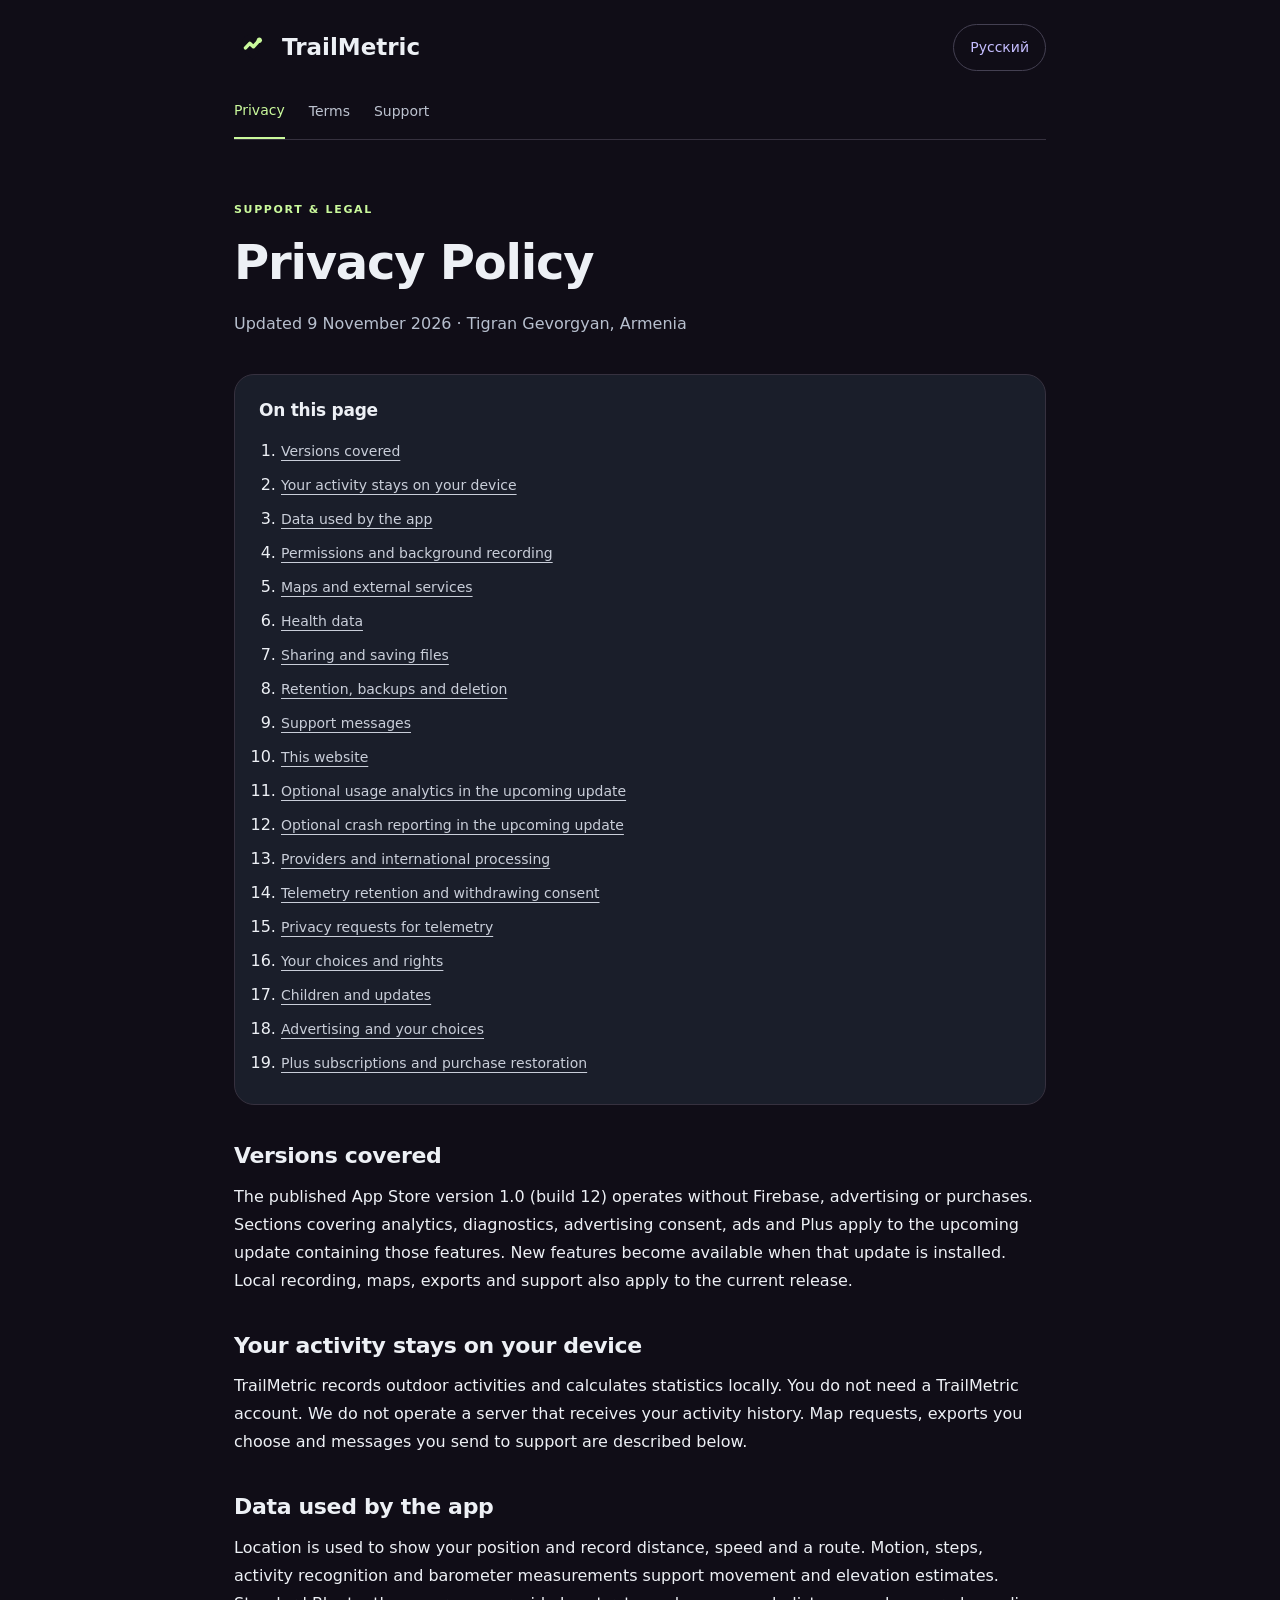
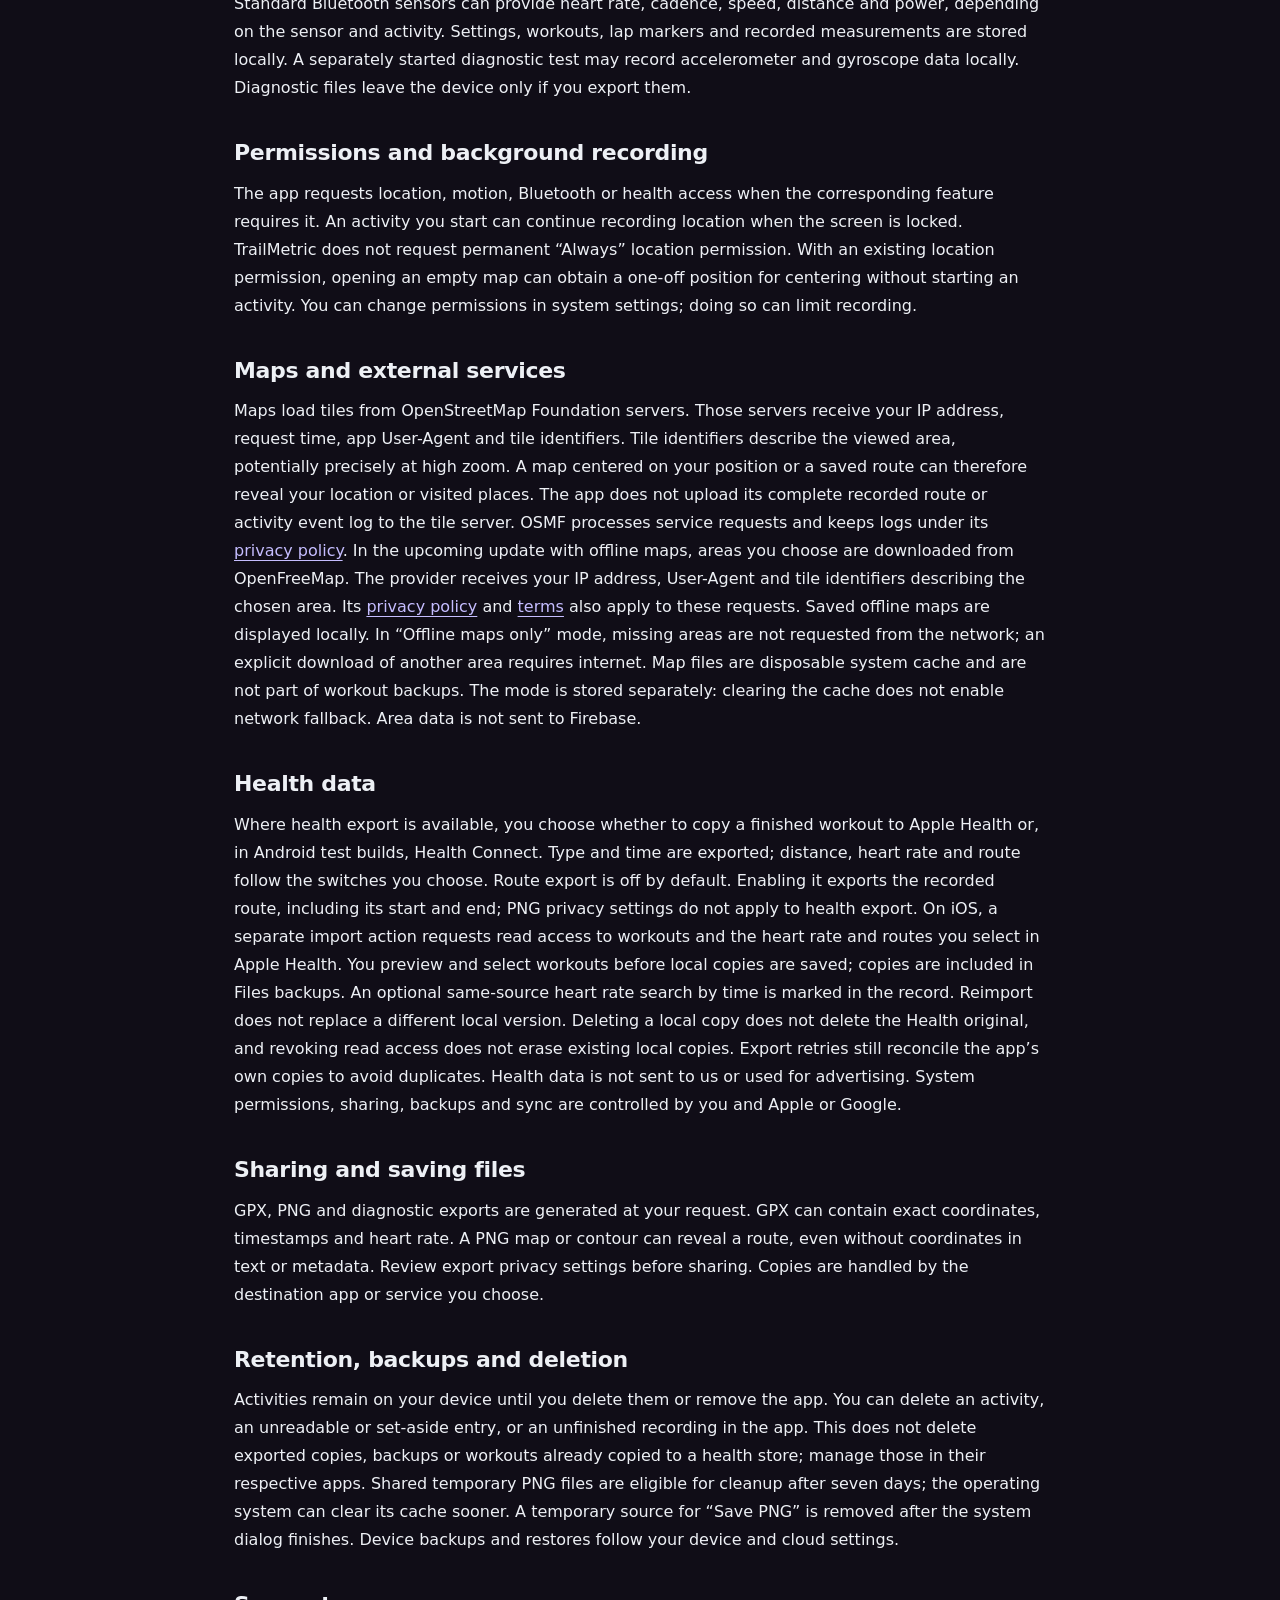
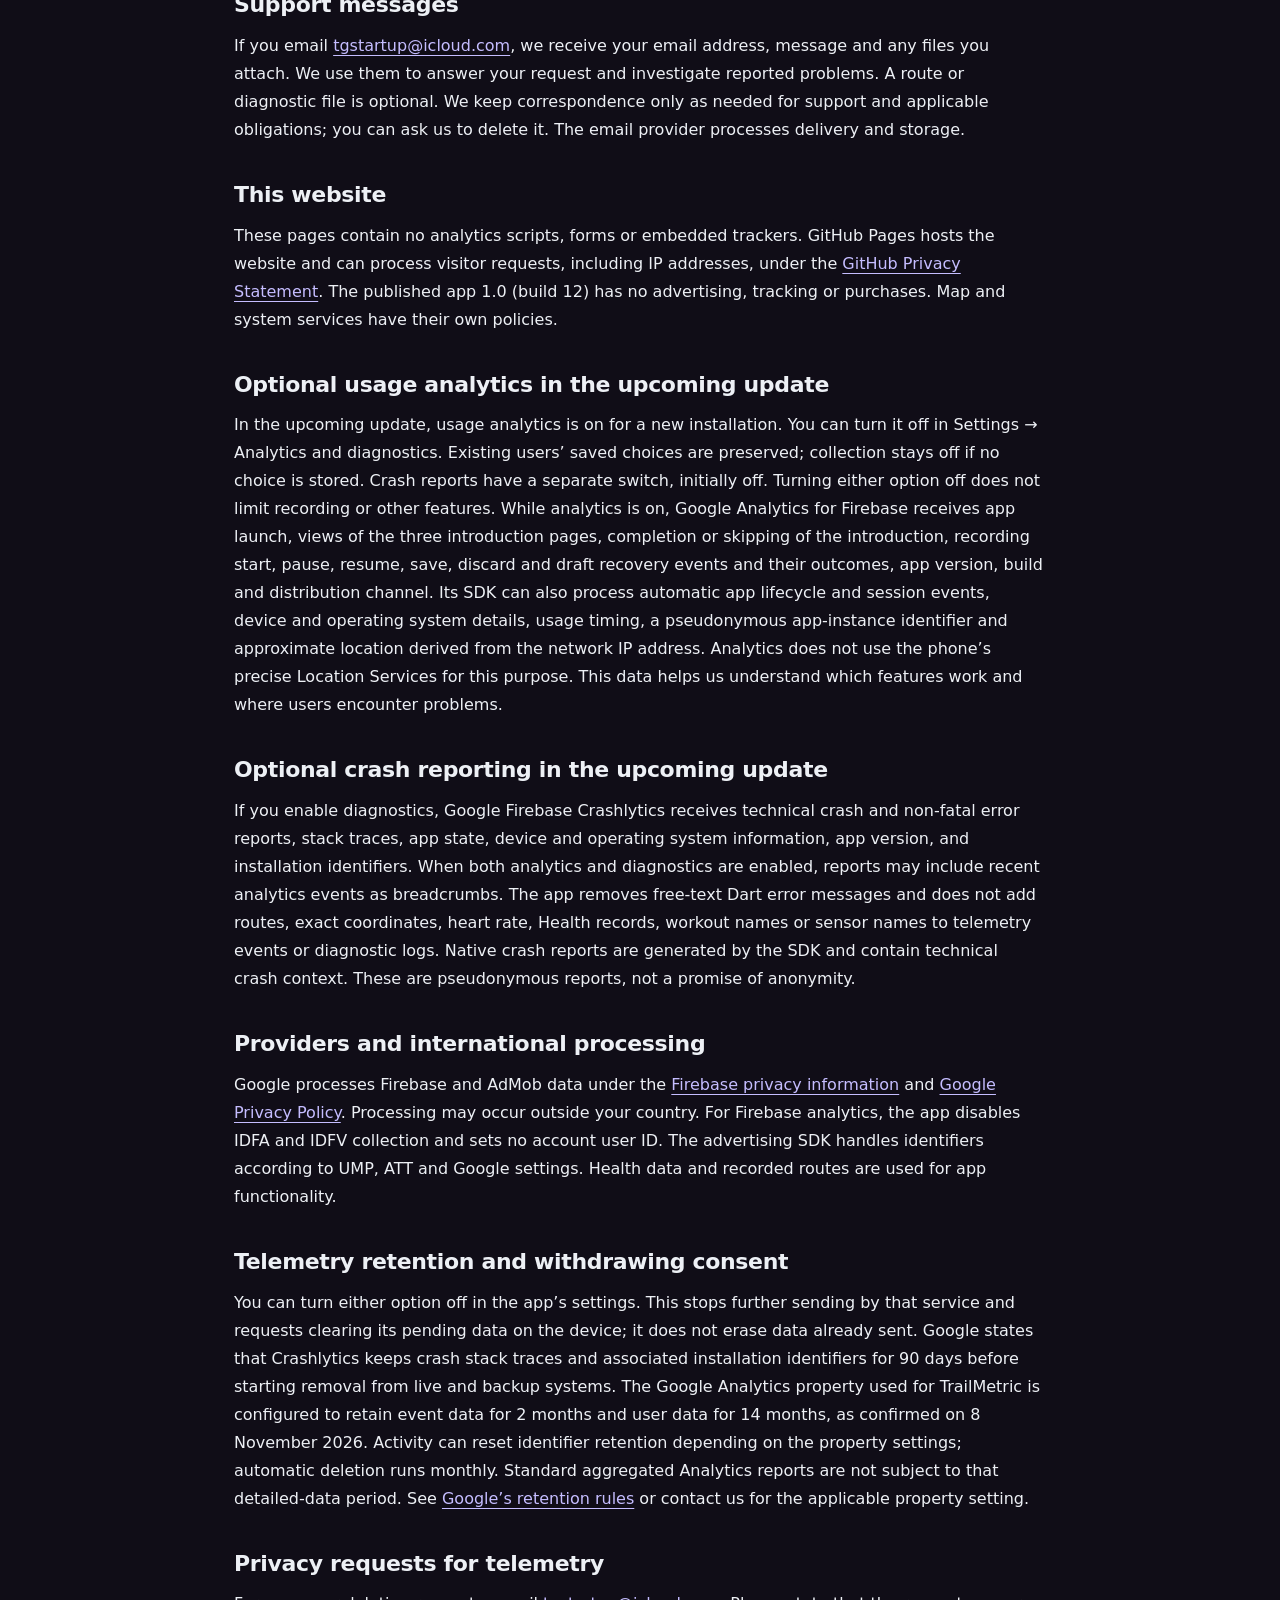
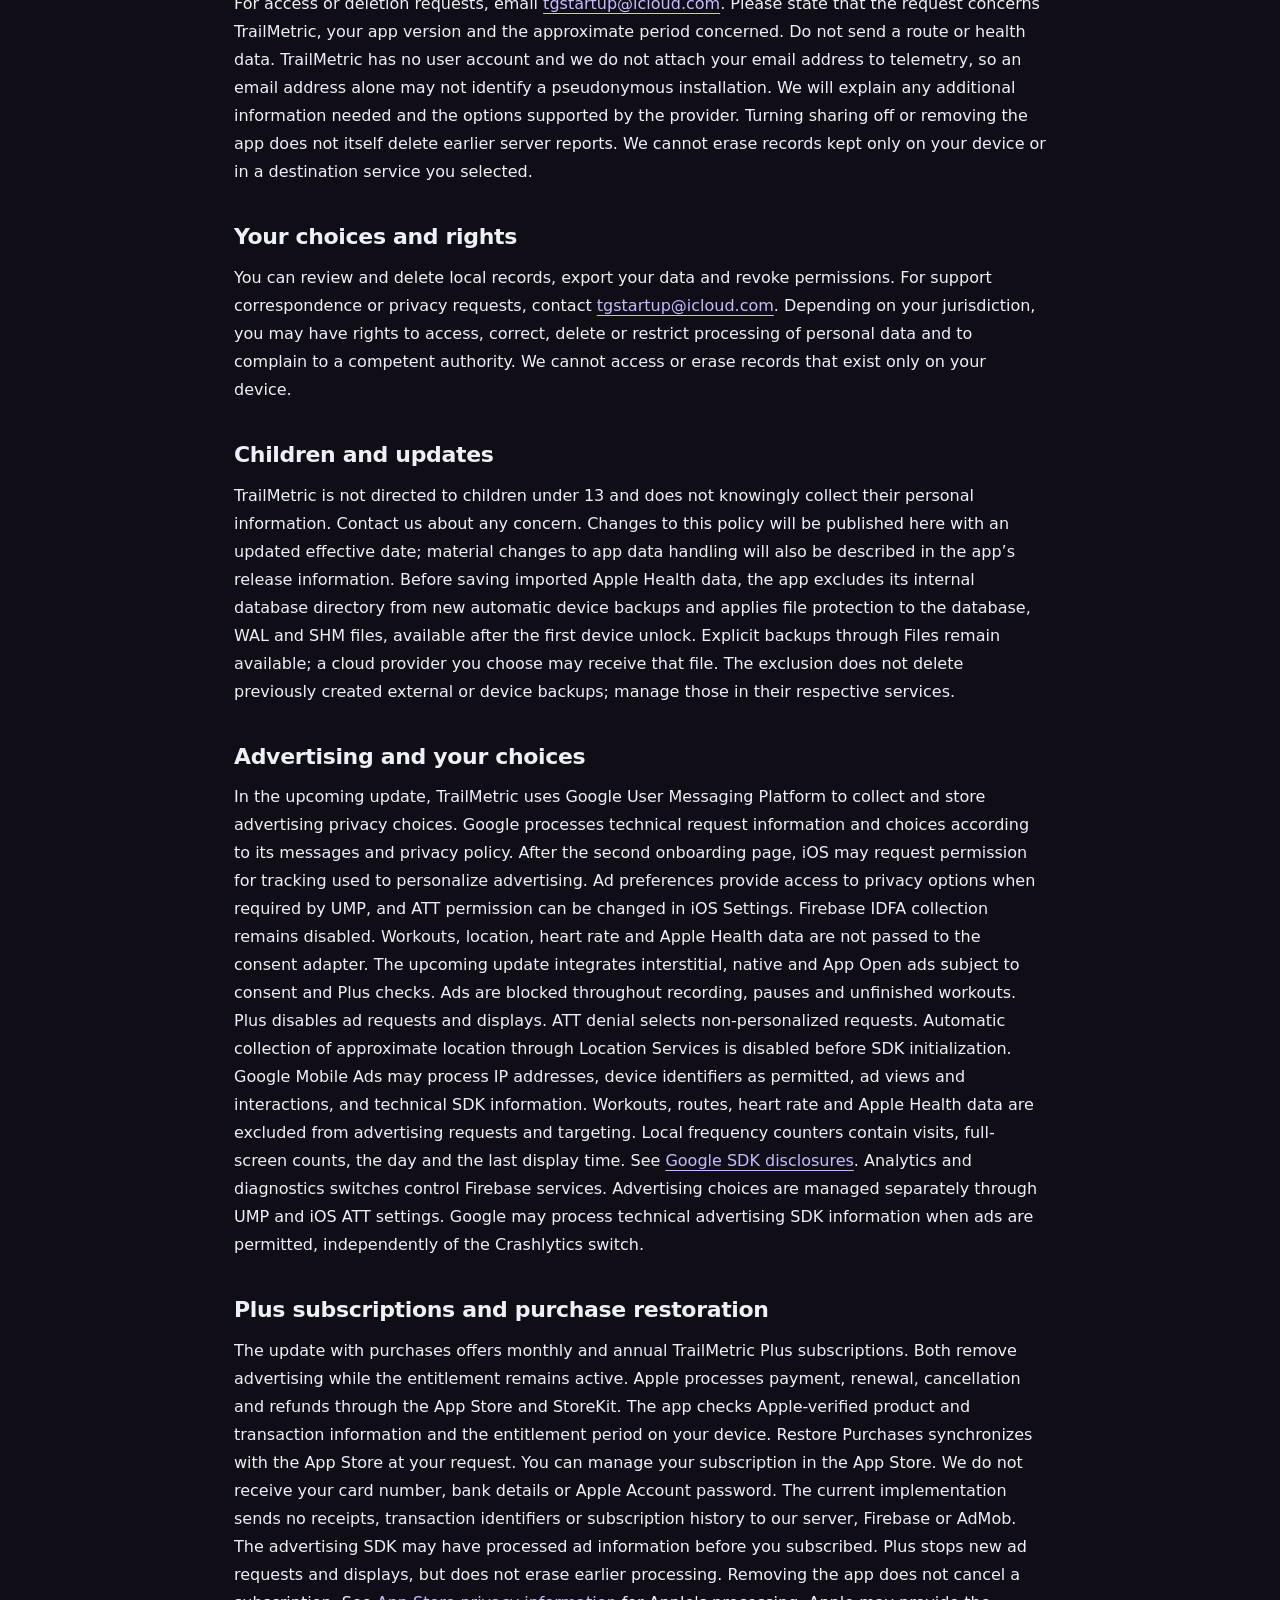
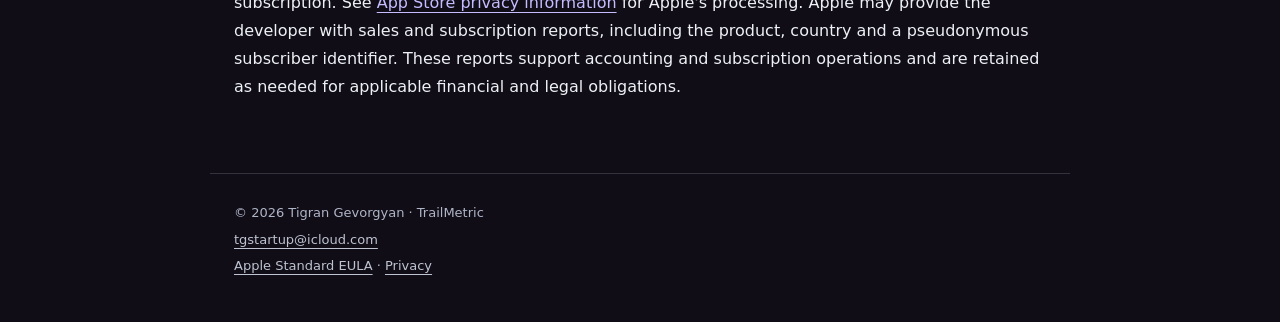
==== commit ab529231: "Publish privacy disclosures for advertising and Plus subscriptions" ====
--- a/privacy.html
+++ b/privacy.html
@@ -1,11 +1,11 @@
 <!doctype html>
 <html lang="en"><head><meta charset="utf-8"><meta name="viewport" content="width=device-width,initial-scale=1">
-<title>Privacy Policy · TrailMetric</title><meta name="description" content="Updated 7 November 2026 · Tigran Gevorgyan, Armenia">
+<title>Privacy Policy · TrailMetric</title><meta name="description" content="Updated 9 November 2026 · Tigran Gevorgyan, Armenia">
 <meta name="color-scheme" content="dark light"><link rel="canonical" href="https://mig4486.github.io/trailmetric-legal/privacy.html">
 <link rel="alternate" hreflang="en" href="https://mig4486.github.io/trailmetric-legal/privacy.html"><link rel="alternate" hreflang="ru" href="https://mig4486.github.io/trailmetric-legal/ru/privacy.html">
 <link rel="stylesheet" href="style.css"><link rel="icon" type="image/svg+xml" href="mark.svg"></head>
 <body><a class="skip" href="#main">Skip to content</a>
 <header><div class="top"><a class="brand" href="index.html"><img src="mark.svg" alt="" width="36" height="36"><span>TrailMetric</span></a><a class="language" href="ru/privacy.html" lang="ru">Русский</a></div>
 <nav aria-label="Documents"><a href="privacy.html" aria-current="page">Privacy</a><a href="terms.html">Terms</a><a href="support.html">Support</a></nav></header>
-<main id="main"><p class="eyebrow">SUPPORT & LEGAL</p><h1>Privacy Policy</h1><p class="intro">Updated 7 November 2026 · Tigran Gevorgyan, Armenia</p><aside class="toc"><h2>On this page</h2><ol><li><a href="#section-1">Versions covered</a></li><li><a href="#section-2">Your activity stays on your device</a></li><li><a href="#section-3">Data used by the app</a></li><li><a href="#section-4">Permissions and background recording</a></li><li><a href="#section-5">Maps and external services</a></li><li><a href="#section-6">Health data</a></li><li><a href="#section-7">Sharing and saving files</a></li><li><a href="#section-8">Retention, backups and deletion</a></li><li><a href="#section-9">Support messages</a></li><li><a href="#section-10">This website</a></li><li><a href="#section-11">Optional usage analytics in the upcoming update</a></li><li><a href="#section-12">Optional crash reporting in the upcoming update</a></li><li><a href="#section-13">Providers, advertising and transfers</a></li><li><a href="#section-14">Telemetry retention and withdrawing consent</a></li><li><a href="#section-15">Privacy requests for telemetry</a></li><li><a href="#section-16">Your choices and rights</a></li><li><a href="#section-17">Children and updates</a></li></ol></aside><section id="section-1"><h2>Versions covered</h2><p>The App Store release 1.0 (build 12) does not contain Firebase or third-party usage analytics. The optional analytics and crash reporting described below apply only to a future update that includes the “Analytics and diagnostics” settings. Publishing this policy does not add those services to an installed copy. Map requests, local recording, exports and support described here also apply to the current release.</p></section><section id="section-2"><h2>Your activity stays on your device</h2><p>TrailMetric records outdoor activities and calculates statistics locally. You do not need a TrailMetric account. We do not operate a server that receives your activity history. Map requests, exports you choose and messages you send to support are described below.</p></section><section id="section-3"><h2>Data used by the app</h2><p>Location is used to show your position and record distance, speed and a route. Motion, steps, activity recognition and barometer measurements support movement and elevation estimates. Standard Bluetooth sensors can provide heart rate, cadence, speed, distance and power, depending on the sensor and activity. Settings, workouts, lap markers and recorded measurements are stored locally. A separately started diagnostic test may record accelerometer and gyroscope data locally. Diagnostic files leave the device only if you export them.</p></section><section id="section-4"><h2>Permissions and background recording</h2><p>The app requests location, motion, Bluetooth or health access when the corresponding feature requires it. An activity you start can continue recording location when the screen is locked. TrailMetric does not request permanent “Always” location permission. With an existing location permission, opening an empty map can obtain a one-off position for centering without starting an activity. You can change permissions in system settings; doing so can limit recording.</p></section><section id="section-5"><h2>Maps and external services</h2><p>Maps load tiles from OpenStreetMap Foundation servers. Those servers receive your IP address, request time, app User-Agent and tile identifiers. Tile identifiers describe the viewed area, potentially precisely at high zoom. A map centered on your position or a saved route can therefore reveal your location or visited places. The app does not upload its complete recorded route or activity event log to the tile server. OSMF processes service requests and keeps logs under its <a href="https://osmfoundation.org/wiki/Privacy_Policy">privacy policy</a>.</p></section><section id="section-6"><h2>Health data</h2><p>Where health export is available, you choose whether to copy a finished workout to Apple Health or, in Android test builds, Health Connect. Type and time are exported; distance, heart rate and route follow the switches you choose. Route export is off by default. Enabling it exports the recorded route, including its start and end; PNG privacy settings do not apply to health export. The app does not import other apps’ workouts or request permission to read them; on iOS it can check its own earlier exports to avoid duplicates. Health data is not sent to us or used for advertising. System permissions, sharing, backups and sync are controlled by you and Apple or Google.</p></section><section id="section-7"><h2>Sharing and saving files</h2><p>GPX, PNG and diagnostic exports are generated at your request. GPX can contain exact coordinates, timestamps and heart rate. A PNG map or contour can reveal a route, even without coordinates in text or metadata. Review export privacy settings before sharing. Copies are handled by the destination app or service you choose.</p></section><section id="section-8"><h2>Retention, backups and deletion</h2><p>Activities remain on your device until you delete them or remove the app. You can delete an activity, an unreadable or set-aside entry, or an unfinished recording in the app. This does not delete exported copies, backups or workouts already copied to a health store; manage those in their respective apps. Shared temporary PNG files are eligible for cleanup after seven days; the operating system can clear its cache sooner. A temporary source for “Save PNG” is removed after the system dialog finishes. Device backups and restores follow your device and cloud settings.</p></section><section id="section-9"><h2>Support messages</h2><p>If you email <a href="mailto:tgstartup@icloud.com">tgstartup@icloud.com</a>, we receive your email address, message and any files you attach. We use them to answer your request and investigate reported problems. A route or diagnostic file is optional. We keep correspondence only as needed for support and applicable obligations; you can ask us to delete it. The email provider processes delivery and storage.</p></section><section id="section-10"><h2>This website</h2><p>These pages contain no analytics scripts, forms or embedded trackers. GitHub Pages hosts the website and can process visitor requests, including IP addresses, under the <a href="https://docs.github.com/en/site-policy/privacy-policies/github-general-privacy-statement">GitHub Privacy Statement</a>. The published app 1.0 (build 12) has no advertising, tracking or purchases. Map and system services have their own policies.</p></section><section id="section-11"><h2>Optional usage analytics in the upcoming update</h2><p>In the update with these settings, usage analytics and crash reporting have separate switches, both off initially. Declining does not limit recording or other features. If you enable analytics, Google Analytics for Firebase receives app launch, recording start, pause, resume, save, discard and draft recovery events and their outcomes, app version, build and distribution channel. Its SDK can also process automatic app lifecycle and session events, device and operating system details, usage timing, a pseudonymous app-instance identifier and approximate location derived from the network IP address. Analytics does not use the phone’s precise Location Services for this purpose. This data helps us understand which features work and where users encounter problems.</p></section><section id="section-12"><h2>Optional crash reporting in the upcoming update</h2><p>If you enable diagnostics, Google Firebase Crashlytics receives technical crash and non-fatal error reports, stack traces, app state, device and operating system information, app version, and installation identifiers. When both analytics and diagnostics are enabled, reports may include recent analytics events as breadcrumbs. The app removes free-text Dart error messages and does not add routes, exact coordinates, heart rate, Health records, workout names or sensor names to telemetry events or diagnostic logs. Native crash reports are generated by the SDK and contain technical crash context. These are pseudonymous reports, not a promise of anonymity.</p></section><section id="section-13"><h2>Providers, advertising and transfers</h2><p>Google processes the optional telemetry through Google Analytics and Firebase Crashlytics; see the <a href="https://firebase.google.com/support/privacy">Firebase privacy information</a> and <a href="https://policies.google.com/privacy">Google Privacy Policy</a>. Processing may take place outside your country, including where Google and its agents maintain facilities. TrailMetric does not send an account user ID, enables neither advertising personalization nor cross-app tracking, and disables collection of Apple advertising and vendor identifiers. Installation identifiers used for analytics and diagnostics are distinct from those identifiers. We do not sell activity or health data. A change to advertising or tracking would require updated disclosures and any required permission.</p></section><section id="section-14"><h2>Telemetry retention and withdrawing consent</h2><p>You can turn either option off in the app’s settings. This stops further sending by that service and requests clearing its pending data on the device; it does not erase data already sent. Google states that Crashlytics keeps crash stack traces and associated installation identifiers for 90 days before starting removal from live and backup systems. The Google Analytics property used for TrailMetric is configured to retain event data for 2 months and user data for 14 months, as confirmed on 7 November 2026. Activity can reset identifier retention depending on the property settings; automatic deletion runs monthly. Standard aggregated Analytics reports are not subject to that detailed-data period. See <a href="https://support.google.com/analytics/answer/7667196">Google’s retention rules</a> or contact us for the applicable property setting.</p></section><section id="section-15"><h2>Privacy requests for telemetry</h2><p>For access or deletion requests, email <a href="mailto:tgstartup@icloud.com">tgstartup@icloud.com</a>. Please state that the request concerns TrailMetric, your app version and the approximate period concerned. Do not send a route or health data. TrailMetric has no user account and we do not attach your email address to telemetry, so an email address alone may not identify a pseudonymous installation. We will explain any additional information needed and the options supported by the provider. Turning sharing off or removing the app does not itself delete earlier server reports. We cannot erase records kept only on your device or in a destination service you selected.</p></section><section id="section-16"><h2>Your choices and rights</h2><p>You can review and delete local records, export your data and revoke permissions. For support correspondence or privacy requests, contact <a href="mailto:tgstartup@icloud.com">tgstartup@icloud.com</a>. Depending on your jurisdiction, you may have rights to access, correct, delete or restrict processing of personal data and to complain to a competent authority. We cannot access or erase records that exist only on your device.</p></section><section id="section-17"><h2>Children and updates</h2><p>TrailMetric is not directed to children under 13 and does not knowingly collect their personal information. Contact us about any concern. Changes to this policy will be published here with an updated effective date; material changes to app data handling will also be described in the app’s release information.</p></section></main>
+<main id="main"><p class="eyebrow">SUPPORT & LEGAL</p><h1>Privacy Policy</h1><p class="intro">Updated 9 November 2026 · Tigran Gevorgyan, Armenia</p><aside class="toc"><h2>On this page</h2><ol><li><a href="#section-1">Versions covered</a></li><li><a href="#section-2">Your activity stays on your device</a></li><li><a href="#section-3">Data used by the app</a></li><li><a href="#section-4">Permissions and background recording</a></li><li><a href="#section-5">Maps and external services</a></li><li><a href="#section-6">Health data</a></li><li><a href="#section-7">Sharing and saving files</a></li><li><a href="#section-8">Retention, backups and deletion</a></li><li><a href="#section-9">Support messages</a></li><li><a href="#section-10">This website</a></li><li><a href="#section-11">Optional usage analytics in the upcoming update</a></li><li><a href="#section-12">Optional crash reporting in the upcoming update</a></li><li><a href="#section-13">Providers and international processing</a></li><li><a href="#section-14">Telemetry retention and withdrawing consent</a></li><li><a href="#section-15">Privacy requests for telemetry</a></li><li><a href="#section-16">Your choices and rights</a></li><li><a href="#section-17">Children and updates</a></li><li><a href="#section-18">Advertising and your choices</a></li><li><a href="#section-19">Plus subscriptions and purchase restoration</a></li></ol></aside><section id="section-1"><h2>Versions covered</h2><p>The published App Store version 1.0 (build 12) operates without Firebase, advertising or purchases. Sections covering analytics, diagnostics, advertising consent, ads and Plus apply to the upcoming update containing those features. New features become available when that update is installed. Local recording, maps, exports and support also apply to the current release.</p></section><section id="section-2"><h2>Your activity stays on your device</h2><p>TrailMetric records outdoor activities and calculates statistics locally. You do not need a TrailMetric account. We do not operate a server that receives your activity history. Map requests, exports you choose and messages you send to support are described below.</p></section><section id="section-3"><h2>Data used by the app</h2><p>Location is used to show your position and record distance, speed and a route. Motion, steps, activity recognition and barometer measurements support movement and elevation estimates. Standard Bluetooth sensors can provide heart rate, cadence, speed, distance and power, depending on the sensor and activity. Settings, workouts, lap markers and recorded measurements are stored locally. A separately started diagnostic test may record accelerometer and gyroscope data locally. Diagnostic files leave the device only if you export them.</p></section><section id="section-4"><h2>Permissions and background recording</h2><p>The app requests location, motion, Bluetooth or health access when the corresponding feature requires it. An activity you start can continue recording location when the screen is locked. TrailMetric does not request permanent “Always” location permission. With an existing location permission, opening an empty map can obtain a one-off position for centering without starting an activity. You can change permissions in system settings; doing so can limit recording.</p></section><section id="section-5"><h2>Maps and external services</h2><p>Maps load tiles from OpenStreetMap Foundation servers. Those servers receive your IP address, request time, app User-Agent and tile identifiers. Tile identifiers describe the viewed area, potentially precisely at high zoom. A map centered on your position or a saved route can therefore reveal your location or visited places. The app does not upload its complete recorded route or activity event log to the tile server. OSMF processes service requests and keeps logs under its <a href="https://osmfoundation.org/wiki/Privacy_Policy">privacy policy</a>.  In the upcoming update with offline maps, areas you choose are downloaded from OpenFreeMap. The provider receives your IP address, User-Agent and tile identifiers describing the chosen area. Its <a href="https://openfreemap.org/privacy/">privacy policy</a> and <a href="https://openfreemap.org/tos/">terms</a> also apply to these requests. Saved offline maps are displayed locally. In “Offline maps only” mode, missing areas are not requested from the network; an explicit download of another area requires internet. Map files are disposable system cache and are not part of workout backups. The mode is stored separately: clearing the cache does not enable network fallback. Area data is not sent to Firebase.</p></section><section id="section-6"><h2>Health data</h2><p>Where health export is available, you choose whether to copy a finished workout to Apple Health or, in Android test builds, Health Connect. Type and time are exported; distance, heart rate and route follow the switches you choose. Route export is off by default. Enabling it exports the recorded route, including its start and end; PNG privacy settings do not apply to health export. On iOS, a separate import action requests read access to workouts and the heart rate and routes you select in Apple Health. You preview and select workouts before local copies are saved; copies are included in Files backups. An optional same-source heart rate search by time is marked in the record. Reimport does not replace a different local version. Deleting a local copy does not delete the Health original, and revoking read access does not erase existing local copies. Export retries still reconcile the app’s own copies to avoid duplicates. Health data is not sent to us or used for advertising. System permissions, sharing, backups and sync are controlled by you and Apple or Google.</p></section><section id="section-7"><h2>Sharing and saving files</h2><p>GPX, PNG and diagnostic exports are generated at your request. GPX can contain exact coordinates, timestamps and heart rate. A PNG map or contour can reveal a route, even without coordinates in text or metadata. Review export privacy settings before sharing. Copies are handled by the destination app or service you choose.</p></section><section id="section-8"><h2>Retention, backups and deletion</h2><p>Activities remain on your device until you delete them or remove the app. You can delete an activity, an unreadable or set-aside entry, or an unfinished recording in the app. This does not delete exported copies, backups or workouts already copied to a health store; manage those in their respective apps. Shared temporary PNG files are eligible for cleanup after seven days; the operating system can clear its cache sooner. A temporary source for “Save PNG” is removed after the system dialog finishes. Device backups and restores follow your device and cloud settings.</p></section><section id="section-9"><h2>Support messages</h2><p>If you email <a href="mailto:tgstartup@icloud.com">tgstartup@icloud.com</a>, we receive your email address, message and any files you attach. We use them to answer your request and investigate reported problems. A route or diagnostic file is optional. We keep correspondence only as needed for support and applicable obligations; you can ask us to delete it. The email provider processes delivery and storage.</p></section><section id="section-10"><h2>This website</h2><p>These pages contain no analytics scripts, forms or embedded trackers. GitHub Pages hosts the website and can process visitor requests, including IP addresses, under the <a href="https://docs.github.com/en/site-policy/privacy-policies/github-general-privacy-statement">GitHub Privacy Statement</a>. The published app 1.0 (build 12) has no advertising, tracking or purchases. Map and system services have their own policies.</p></section><section id="section-11"><h2>Optional usage analytics in the upcoming update</h2><p>In the upcoming update, usage analytics is on for a new installation. You can turn it off in Settings → Analytics and diagnostics. Existing users’ saved choices are preserved; collection stays off if no choice is stored. Crash reports have a separate switch, initially off. Turning either option off does not limit recording or other features. While analytics is on, Google Analytics for Firebase receives app launch, views of the three introduction pages, completion or skipping of the introduction, recording start, pause, resume, save, discard and draft recovery events and their outcomes, app version, build and distribution channel. Its SDK can also process automatic app lifecycle and session events, device and operating system details, usage timing, a pseudonymous app-instance identifier and approximate location derived from the network IP address. Analytics does not use the phone’s precise Location Services for this purpose. This data helps us understand which features work and where users encounter problems.</p></section><section id="section-12"><h2>Optional crash reporting in the upcoming update</h2><p>If you enable diagnostics, Google Firebase Crashlytics receives technical crash and non-fatal error reports, stack traces, app state, device and operating system information, app version, and installation identifiers. When both analytics and diagnostics are enabled, reports may include recent analytics events as breadcrumbs. The app removes free-text Dart error messages and does not add routes, exact coordinates, heart rate, Health records, workout names or sensor names to telemetry events or diagnostic logs. Native crash reports are generated by the SDK and contain technical crash context. These are pseudonymous reports, not a promise of anonymity.</p></section><section id="section-13"><h2>Providers and international processing</h2><p>Google processes Firebase and AdMob data under the <a href="https://firebase.google.com/support/privacy">Firebase privacy information</a> and <a href="https://policies.google.com/privacy">Google Privacy Policy</a>. Processing may occur outside your country. For Firebase analytics, the app disables IDFA and IDFV collection and sets no account user ID. The advertising SDK handles identifiers according to UMP, ATT and Google settings. Health data and recorded routes are used for app functionality.</p></section><section id="section-14"><h2>Telemetry retention and withdrawing consent</h2><p>You can turn either option off in the app’s settings. This stops further sending by that service and requests clearing its pending data on the device; it does not erase data already sent. Google states that Crashlytics keeps crash stack traces and associated installation identifiers for 90 days before starting removal from live and backup systems. The Google Analytics property used for TrailMetric is configured to retain event data for 2 months and user data for 14 months, as confirmed on 8 November 2026. Activity can reset identifier retention depending on the property settings; automatic deletion runs monthly. Standard aggregated Analytics reports are not subject to that detailed-data period. See <a href="https://support.google.com/analytics/answer/7667196">Google’s retention rules</a> or contact us for the applicable property setting.</p></section><section id="section-15"><h2>Privacy requests for telemetry</h2><p>For access or deletion requests, email <a href="mailto:tgstartup@icloud.com">tgstartup@icloud.com</a>. Please state that the request concerns TrailMetric, your app version and the approximate period concerned. Do not send a route or health data. TrailMetric has no user account and we do not attach your email address to telemetry, so an email address alone may not identify a pseudonymous installation. We will explain any additional information needed and the options supported by the provider. Turning sharing off or removing the app does not itself delete earlier server reports. We cannot erase records kept only on your device or in a destination service you selected.</p></section><section id="section-16"><h2>Your choices and rights</h2><p>You can review and delete local records, export your data and revoke permissions. For support correspondence or privacy requests, contact <a href="mailto:tgstartup@icloud.com">tgstartup@icloud.com</a>. Depending on your jurisdiction, you may have rights to access, correct, delete or restrict processing of personal data and to complain to a competent authority. We cannot access or erase records that exist only on your device.</p></section><section id="section-17"><h2>Children and updates</h2><p>TrailMetric is not directed to children under 13 and does not knowingly collect their personal information. Contact us about any concern. Changes to this policy will be published here with an updated effective date; material changes to app data handling will also be described in the app’s release information.  Before saving imported Apple Health data, the app excludes its internal database directory from new automatic device backups and applies file protection to the database, WAL and SHM files, available after the first device unlock. Explicit backups through Files remain available; a cloud provider you choose may receive that file. The exclusion does not delete previously created external or device backups; manage those in their respective services.</p></section><section id="section-18"><h2>Advertising and your choices</h2><p>In the upcoming update, TrailMetric uses Google User Messaging Platform to collect and store advertising privacy choices. Google processes technical request information and choices according to its messages and privacy policy. After the second onboarding page, iOS may request permission for tracking used to personalize advertising. Ad preferences provide access to privacy options when required by UMP, and ATT permission can be changed in iOS Settings. Firebase IDFA collection remains disabled. Workouts, location, heart rate and Apple Health data are not passed to the consent adapter. The upcoming update integrates interstitial, native and App Open ads subject to consent and Plus checks. Ads are blocked throughout recording, pauses and unfinished workouts. Plus disables ad requests and displays. ATT denial selects non-personalized requests. Automatic collection of approximate location through Location Services is disabled before SDK initialization.  Google Mobile Ads may process IP addresses, device identifiers as permitted, ad views and interactions, and technical SDK information. Workouts, routes, heart rate and Apple Health data are excluded from advertising requests and targeting. Local frequency counters contain visits, full-screen counts, the day and the last display time. See <a href="https://developers.google.com/admob/ios/privacy/data-disclosure">Google SDK disclosures</a>. Analytics and diagnostics switches control Firebase services. Advertising choices are managed separately through UMP and iOS ATT settings. Google may process technical advertising SDK information when ads are permitted, independently of the Crashlytics switch.</p></section><section id="section-19"><h2>Plus subscriptions and purchase restoration</h2><p>The update with purchases offers monthly and annual TrailMetric Plus subscriptions. Both remove advertising while the entitlement remains active. Apple processes payment, renewal, cancellation and refunds through the App Store and StoreKit. The app checks Apple-verified product and transaction information and the entitlement period on your device. Restore Purchases synchronizes with the App Store at your request. You can manage your subscription in the App Store.  We do not receive your card number, bank details or Apple Account password. The current implementation sends no receipts, transaction identifiers or subscription history to our server, Firebase or AdMob. The advertising SDK may have processed ad information before you subscribed. Plus stops new ad requests and displays, but does not erase earlier processing. Removing the app does not cancel a subscription. See <a href="https://www.apple.com/legal/privacy/data/en/app-store/">App Store privacy information</a> for Apple's processing. Apple may provide the developer with sales and subscription reports, including the product, country and a pseudonymous subscriber identifier. These reports support accounting and subscription operations and are retained as needed for applicable financial and legal obligations.</p></section></main>
 <footer><p>© 2026 Tigran Gevorgyan · TrailMetric</p><p><a href="mailto:tgstartup@icloud.com">tgstartup@icloud.com</a></p><p><a href="https://www.apple.com/legal/internet-services/itunes/dev/stdeula/">Apple Standard EULA</a> · <a href="privacy.html">Privacy</a></p></footer></body></html>
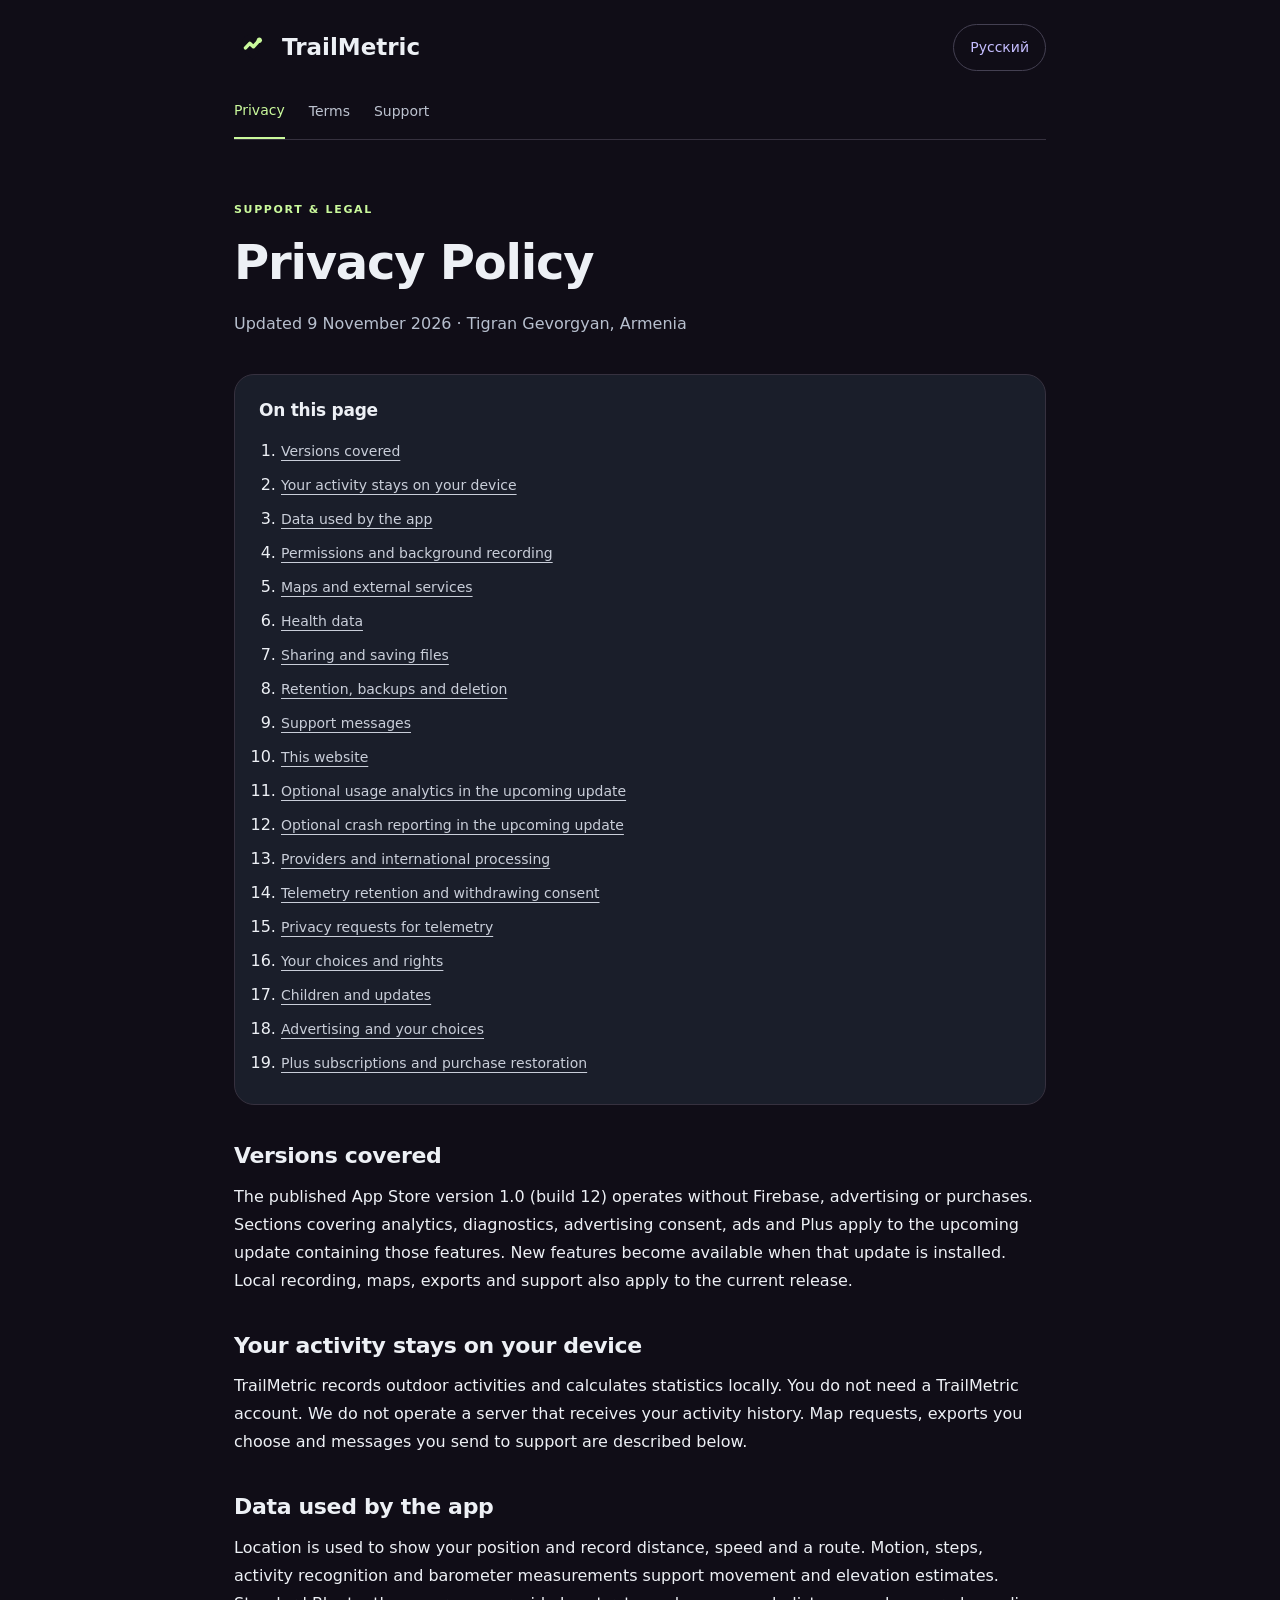
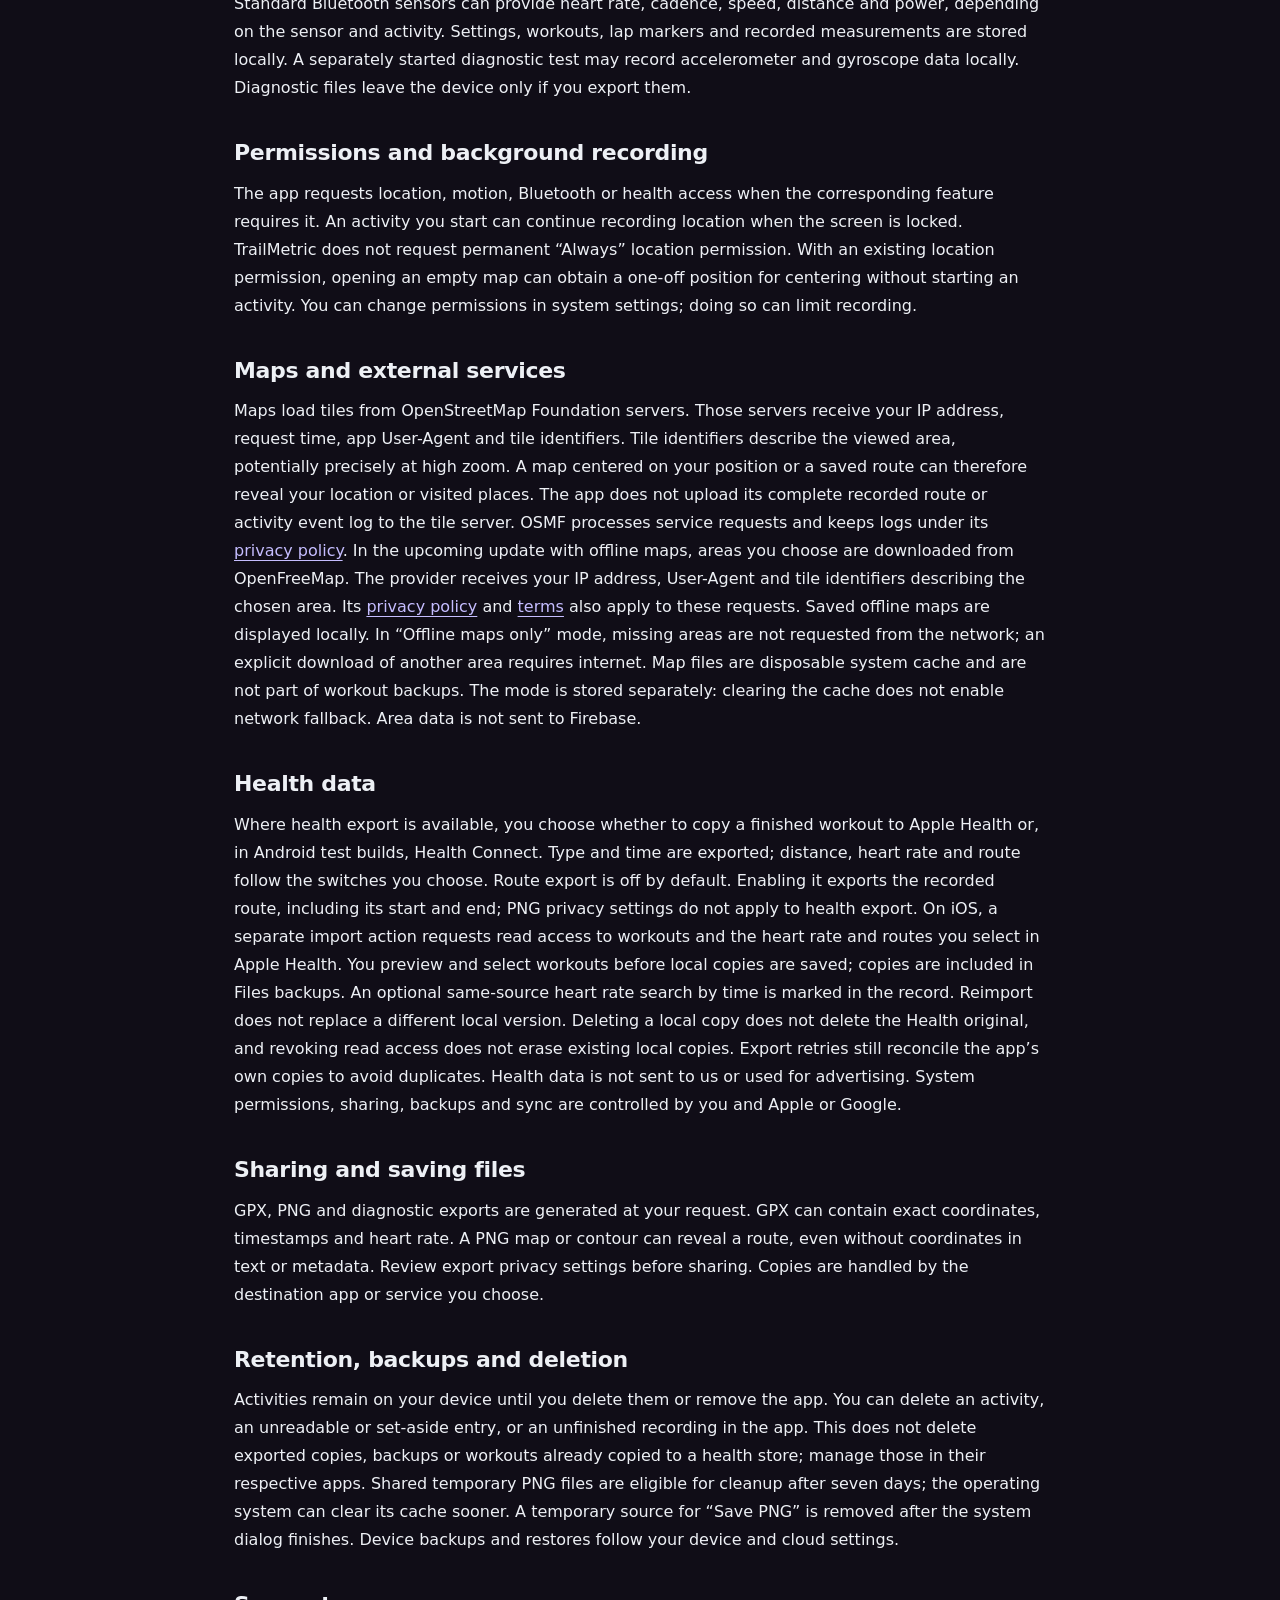
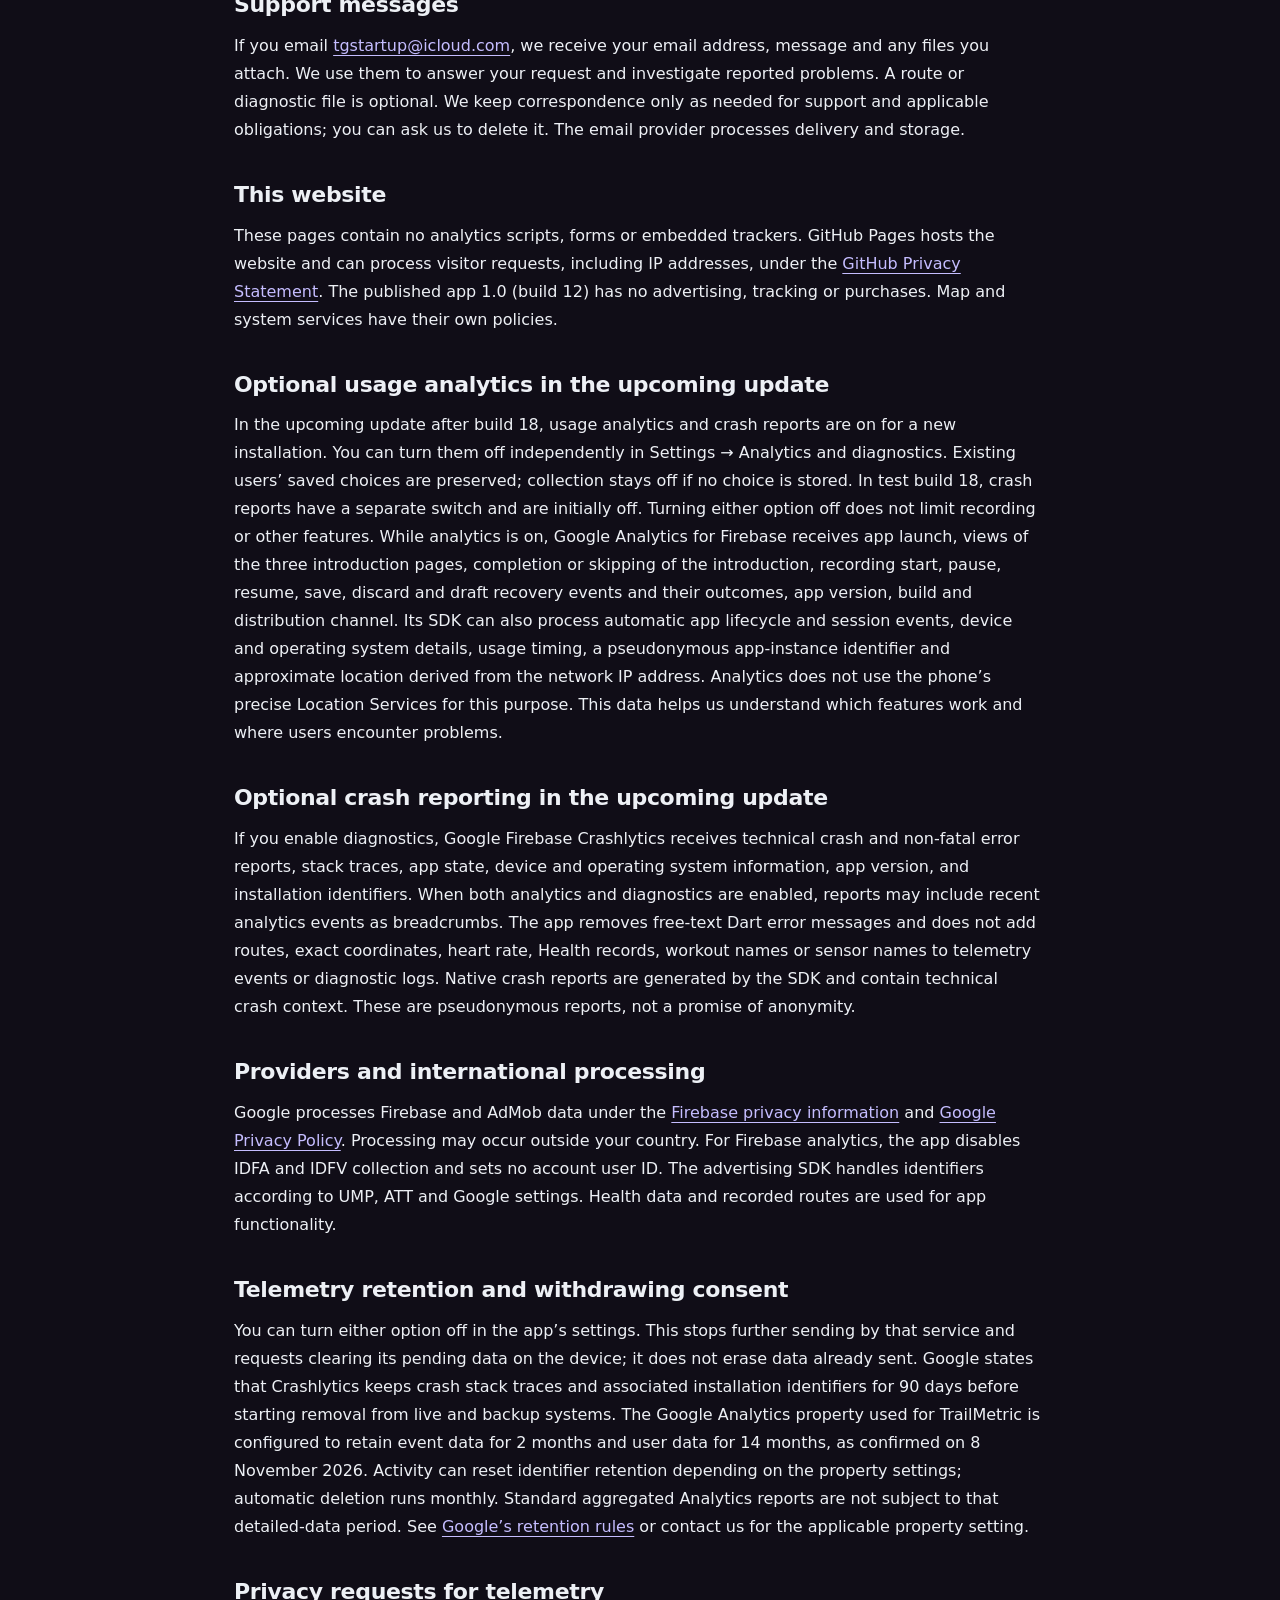
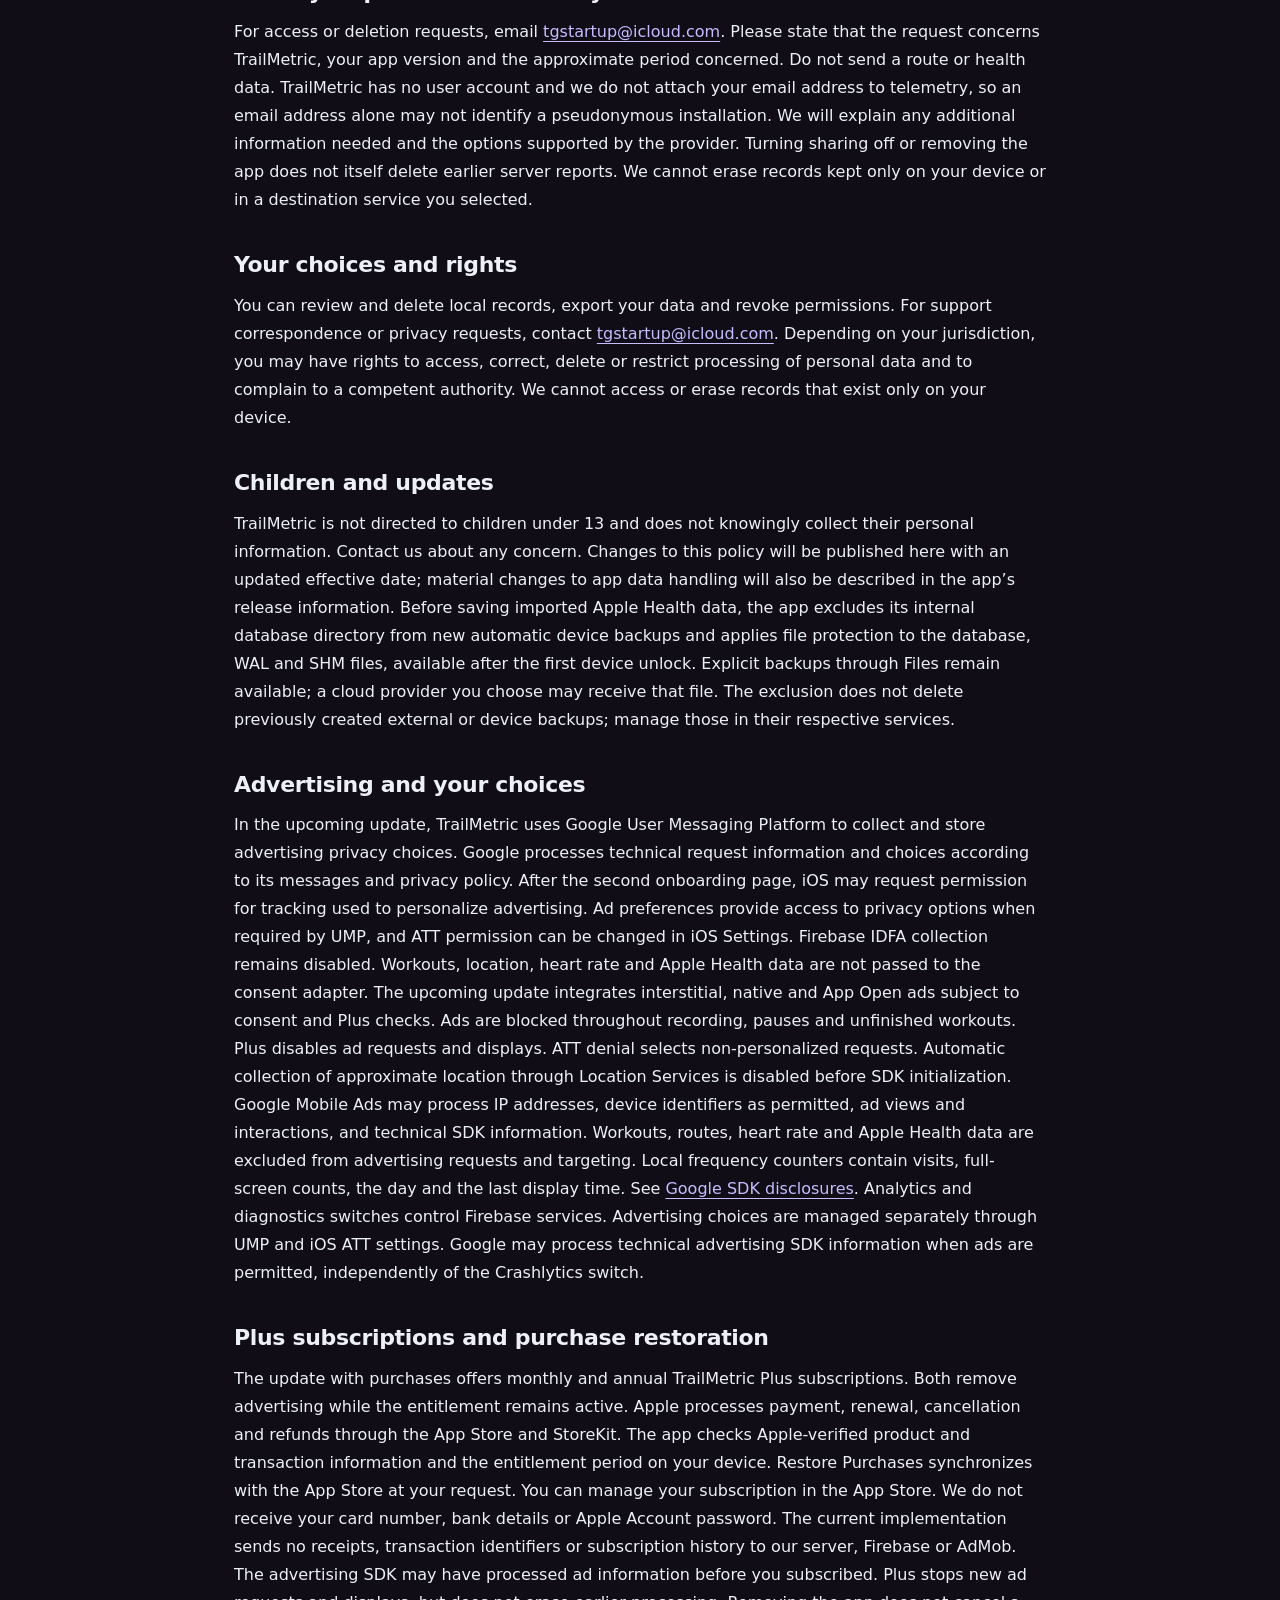
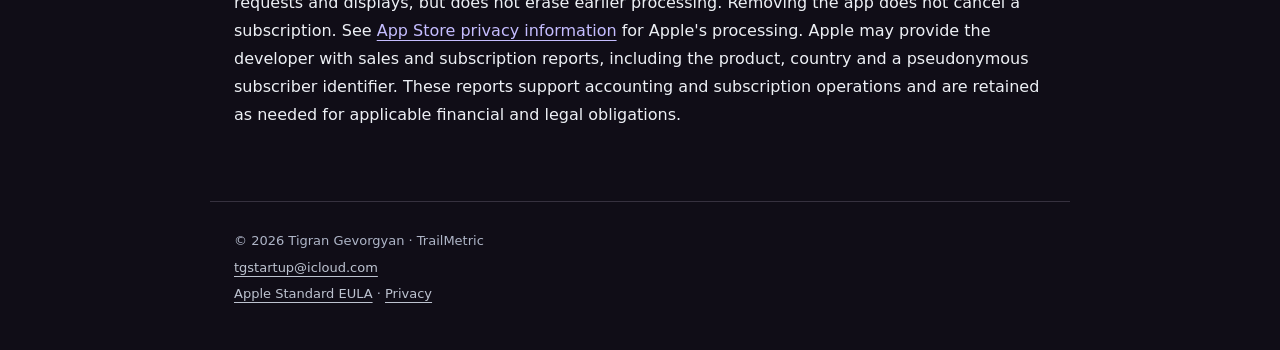
==== commit 0a5b3a27: "Clarify crash reporting default in update after build 18" ====
--- a/privacy.html
+++ b/privacy.html
@@ -7,5 +7,5 @@
 <body><a class="skip" href="#main">Skip to content</a>
 <header><div class="top"><a class="brand" href="index.html"><img src="mark.svg" alt="" width="36" height="36"><span>TrailMetric</span></a><a class="language" href="ru/privacy.html" lang="ru">Русский</a></div>
 <nav aria-label="Documents"><a href="privacy.html" aria-current="page">Privacy</a><a href="terms.html">Terms</a><a href="support.html">Support</a></nav></header>
-<main id="main"><p class="eyebrow">SUPPORT & LEGAL</p><h1>Privacy Policy</h1><p class="intro">Updated 9 November 2026 · Tigran Gevorgyan, Armenia</p><aside class="toc"><h2>On this page</h2><ol><li><a href="#section-1">Versions covered</a></li><li><a href="#section-2">Your activity stays on your device</a></li><li><a href="#section-3">Data used by the app</a></li><li><a href="#section-4">Permissions and background recording</a></li><li><a href="#section-5">Maps and external services</a></li><li><a href="#section-6">Health data</a></li><li><a href="#section-7">Sharing and saving files</a></li><li><a href="#section-8">Retention, backups and deletion</a></li><li><a href="#section-9">Support messages</a></li><li><a href="#section-10">This website</a></li><li><a href="#section-11">Optional usage analytics in the upcoming update</a></li><li><a href="#section-12">Optional crash reporting in the upcoming update</a></li><li><a href="#section-13">Providers and international processing</a></li><li><a href="#section-14">Telemetry retention and withdrawing consent</a></li><li><a href="#section-15">Privacy requests for telemetry</a></li><li><a href="#section-16">Your choices and rights</a></li><li><a href="#section-17">Children and updates</a></li><li><a href="#section-18">Advertising and your choices</a></li><li><a href="#section-19">Plus subscriptions and purchase restoration</a></li></ol></aside><section id="section-1"><h2>Versions covered</h2><p>The published App Store version 1.0 (build 12) operates without Firebase, advertising or purchases. Sections covering analytics, diagnostics, advertising consent, ads and Plus apply to the upcoming update containing those features. New features become available when that update is installed. Local recording, maps, exports and support also apply to the current release.</p></section><section id="section-2"><h2>Your activity stays on your device</h2><p>TrailMetric records outdoor activities and calculates statistics locally. You do not need a TrailMetric account. We do not operate a server that receives your activity history. Map requests, exports you choose and messages you send to support are described below.</p></section><section id="section-3"><h2>Data used by the app</h2><p>Location is used to show your position and record distance, speed and a route. Motion, steps, activity recognition and barometer measurements support movement and elevation estimates. Standard Bluetooth sensors can provide heart rate, cadence, speed, distance and power, depending on the sensor and activity. Settings, workouts, lap markers and recorded measurements are stored locally. A separately started diagnostic test may record accelerometer and gyroscope data locally. Diagnostic files leave the device only if you export them.</p></section><section id="section-4"><h2>Permissions and background recording</h2><p>The app requests location, motion, Bluetooth or health access when the corresponding feature requires it. An activity you start can continue recording location when the screen is locked. TrailMetric does not request permanent “Always” location permission. With an existing location permission, opening an empty map can obtain a one-off position for centering without starting an activity. You can change permissions in system settings; doing so can limit recording.</p></section><section id="section-5"><h2>Maps and external services</h2><p>Maps load tiles from OpenStreetMap Foundation servers. Those servers receive your IP address, request time, app User-Agent and tile identifiers. Tile identifiers describe the viewed area, potentially precisely at high zoom. A map centered on your position or a saved route can therefore reveal your location or visited places. The app does not upload its complete recorded route or activity event log to the tile server. OSMF processes service requests and keeps logs under its <a href="https://osmfoundation.org/wiki/Privacy_Policy">privacy policy</a>.  In the upcoming update with offline maps, areas you choose are downloaded from OpenFreeMap. The provider receives your IP address, User-Agent and tile identifiers describing the chosen area. Its <a href="https://openfreemap.org/privacy/">privacy policy</a> and <a href="https://openfreemap.org/tos/">terms</a> also apply to these requests. Saved offline maps are displayed locally. In “Offline maps only” mode, missing areas are not requested from the network; an explicit download of another area requires internet. Map files are disposable system cache and are not part of workout backups. The mode is stored separately: clearing the cache does not enable network fallback. Area data is not sent to Firebase.</p></section><section id="section-6"><h2>Health data</h2><p>Where health export is available, you choose whether to copy a finished workout to Apple Health or, in Android test builds, Health Connect. Type and time are exported; distance, heart rate and route follow the switches you choose. Route export is off by default. Enabling it exports the recorded route, including its start and end; PNG privacy settings do not apply to health export. On iOS, a separate import action requests read access to workouts and the heart rate and routes you select in Apple Health. You preview and select workouts before local copies are saved; copies are included in Files backups. An optional same-source heart rate search by time is marked in the record. Reimport does not replace a different local version. Deleting a local copy does not delete the Health original, and revoking read access does not erase existing local copies. Export retries still reconcile the app’s own copies to avoid duplicates. Health data is not sent to us or used for advertising. System permissions, sharing, backups and sync are controlled by you and Apple or Google.</p></section><section id="section-7"><h2>Sharing and saving files</h2><p>GPX, PNG and diagnostic exports are generated at your request. GPX can contain exact coordinates, timestamps and heart rate. A PNG map or contour can reveal a route, even without coordinates in text or metadata. Review export privacy settings before sharing. Copies are handled by the destination app or service you choose.</p></section><section id="section-8"><h2>Retention, backups and deletion</h2><p>Activities remain on your device until you delete them or remove the app. You can delete an activity, an unreadable or set-aside entry, or an unfinished recording in the app. This does not delete exported copies, backups or workouts already copied to a health store; manage those in their respective apps. Shared temporary PNG files are eligible for cleanup after seven days; the operating system can clear its cache sooner. A temporary source for “Save PNG” is removed after the system dialog finishes. Device backups and restores follow your device and cloud settings.</p></section><section id="section-9"><h2>Support messages</h2><p>If you email <a href="mailto:tgstartup@icloud.com">tgstartup@icloud.com</a>, we receive your email address, message and any files you attach. We use them to answer your request and investigate reported problems. A route or diagnostic file is optional. We keep correspondence only as needed for support and applicable obligations; you can ask us to delete it. The email provider processes delivery and storage.</p></section><section id="section-10"><h2>This website</h2><p>These pages contain no analytics scripts, forms or embedded trackers. GitHub Pages hosts the website and can process visitor requests, including IP addresses, under the <a href="https://docs.github.com/en/site-policy/privacy-policies/github-general-privacy-statement">GitHub Privacy Statement</a>. The published app 1.0 (build 12) has no advertising, tracking or purchases. Map and system services have their own policies.</p></section><section id="section-11"><h2>Optional usage analytics in the upcoming update</h2><p>In the upcoming update, usage analytics is on for a new installation. You can turn it off in Settings → Analytics and diagnostics. Existing users’ saved choices are preserved; collection stays off if no choice is stored. Crash reports have a separate switch, initially off. Turning either option off does not limit recording or other features. While analytics is on, Google Analytics for Firebase receives app launch, views of the three introduction pages, completion or skipping of the introduction, recording start, pause, resume, save, discard and draft recovery events and their outcomes, app version, build and distribution channel. Its SDK can also process automatic app lifecycle and session events, device and operating system details, usage timing, a pseudonymous app-instance identifier and approximate location derived from the network IP address. Analytics does not use the phone’s precise Location Services for this purpose. This data helps us understand which features work and where users encounter problems.</p></section><section id="section-12"><h2>Optional crash reporting in the upcoming update</h2><p>If you enable diagnostics, Google Firebase Crashlytics receives technical crash and non-fatal error reports, stack traces, app state, device and operating system information, app version, and installation identifiers. When both analytics and diagnostics are enabled, reports may include recent analytics events as breadcrumbs. The app removes free-text Dart error messages and does not add routes, exact coordinates, heart rate, Health records, workout names or sensor names to telemetry events or diagnostic logs. Native crash reports are generated by the SDK and contain technical crash context. These are pseudonymous reports, not a promise of anonymity.</p></section><section id="section-13"><h2>Providers and international processing</h2><p>Google processes Firebase and AdMob data under the <a href="https://firebase.google.com/support/privacy">Firebase privacy information</a> and <a href="https://policies.google.com/privacy">Google Privacy Policy</a>. Processing may occur outside your country. For Firebase analytics, the app disables IDFA and IDFV collection and sets no account user ID. The advertising SDK handles identifiers according to UMP, ATT and Google settings. Health data and recorded routes are used for app functionality.</p></section><section id="section-14"><h2>Telemetry retention and withdrawing consent</h2><p>You can turn either option off in the app’s settings. This stops further sending by that service and requests clearing its pending data on the device; it does not erase data already sent. Google states that Crashlytics keeps crash stack traces and associated installation identifiers for 90 days before starting removal from live and backup systems. The Google Analytics property used for TrailMetric is configured to retain event data for 2 months and user data for 14 months, as confirmed on 8 November 2026. Activity can reset identifier retention depending on the property settings; automatic deletion runs monthly. Standard aggregated Analytics reports are not subject to that detailed-data period. See <a href="https://support.google.com/analytics/answer/7667196">Google’s retention rules</a> or contact us for the applicable property setting.</p></section><section id="section-15"><h2>Privacy requests for telemetry</h2><p>For access or deletion requests, email <a href="mailto:tgstartup@icloud.com">tgstartup@icloud.com</a>. Please state that the request concerns TrailMetric, your app version and the approximate period concerned. Do not send a route or health data. TrailMetric has no user account and we do not attach your email address to telemetry, so an email address alone may not identify a pseudonymous installation. We will explain any additional information needed and the options supported by the provider. Turning sharing off or removing the app does not itself delete earlier server reports. We cannot erase records kept only on your device or in a destination service you selected.</p></section><section id="section-16"><h2>Your choices and rights</h2><p>You can review and delete local records, export your data and revoke permissions. For support correspondence or privacy requests, contact <a href="mailto:tgstartup@icloud.com">tgstartup@icloud.com</a>. Depending on your jurisdiction, you may have rights to access, correct, delete or restrict processing of personal data and to complain to a competent authority. We cannot access or erase records that exist only on your device.</p></section><section id="section-17"><h2>Children and updates</h2><p>TrailMetric is not directed to children under 13 and does not knowingly collect their personal information. Contact us about any concern. Changes to this policy will be published here with an updated effective date; material changes to app data handling will also be described in the app’s release information.  Before saving imported Apple Health data, the app excludes its internal database directory from new automatic device backups and applies file protection to the database, WAL and SHM files, available after the first device unlock. Explicit backups through Files remain available; a cloud provider you choose may receive that file. The exclusion does not delete previously created external or device backups; manage those in their respective services.</p></section><section id="section-18"><h2>Advertising and your choices</h2><p>In the upcoming update, TrailMetric uses Google User Messaging Platform to collect and store advertising privacy choices. Google processes technical request information and choices according to its messages and privacy policy. After the second onboarding page, iOS may request permission for tracking used to personalize advertising. Ad preferences provide access to privacy options when required by UMP, and ATT permission can be changed in iOS Settings. Firebase IDFA collection remains disabled. Workouts, location, heart rate and Apple Health data are not passed to the consent adapter. The upcoming update integrates interstitial, native and App Open ads subject to consent and Plus checks. Ads are blocked throughout recording, pauses and unfinished workouts. Plus disables ad requests and displays. ATT denial selects non-personalized requests. Automatic collection of approximate location through Location Services is disabled before SDK initialization.  Google Mobile Ads may process IP addresses, device identifiers as permitted, ad views and interactions, and technical SDK information. Workouts, routes, heart rate and Apple Health data are excluded from advertising requests and targeting. Local frequency counters contain visits, full-screen counts, the day and the last display time. See <a href="https://developers.google.com/admob/ios/privacy/data-disclosure">Google SDK disclosures</a>. Analytics and diagnostics switches control Firebase services. Advertising choices are managed separately through UMP and iOS ATT settings. Google may process technical advertising SDK information when ads are permitted, independently of the Crashlytics switch.</p></section><section id="section-19"><h2>Plus subscriptions and purchase restoration</h2><p>The update with purchases offers monthly and annual TrailMetric Plus subscriptions. Both remove advertising while the entitlement remains active. Apple processes payment, renewal, cancellation and refunds through the App Store and StoreKit. The app checks Apple-verified product and transaction information and the entitlement period on your device. Restore Purchases synchronizes with the App Store at your request. You can manage your subscription in the App Store.  We do not receive your card number, bank details or Apple Account password. The current implementation sends no receipts, transaction identifiers or subscription history to our server, Firebase or AdMob. The advertising SDK may have processed ad information before you subscribed. Plus stops new ad requests and displays, but does not erase earlier processing. Removing the app does not cancel a subscription. See <a href="https://www.apple.com/legal/privacy/data/en/app-store/">App Store privacy information</a> for Apple's processing. Apple may provide the developer with sales and subscription reports, including the product, country and a pseudonymous subscriber identifier. These reports support accounting and subscription operations and are retained as needed for applicable financial and legal obligations.</p></section></main>
+<main id="main"><p class="eyebrow">SUPPORT & LEGAL</p><h1>Privacy Policy</h1><p class="intro">Updated 9 November 2026 · Tigran Gevorgyan, Armenia</p><aside class="toc"><h2>On this page</h2><ol><li><a href="#section-1">Versions covered</a></li><li><a href="#section-2">Your activity stays on your device</a></li><li><a href="#section-3">Data used by the app</a></li><li><a href="#section-4">Permissions and background recording</a></li><li><a href="#section-5">Maps and external services</a></li><li><a href="#section-6">Health data</a></li><li><a href="#section-7">Sharing and saving files</a></li><li><a href="#section-8">Retention, backups and deletion</a></li><li><a href="#section-9">Support messages</a></li><li><a href="#section-10">This website</a></li><li><a href="#section-11">Optional usage analytics in the upcoming update</a></li><li><a href="#section-12">Optional crash reporting in the upcoming update</a></li><li><a href="#section-13">Providers and international processing</a></li><li><a href="#section-14">Telemetry retention and withdrawing consent</a></li><li><a href="#section-15">Privacy requests for telemetry</a></li><li><a href="#section-16">Your choices and rights</a></li><li><a href="#section-17">Children and updates</a></li><li><a href="#section-18">Advertising and your choices</a></li><li><a href="#section-19">Plus subscriptions and purchase restoration</a></li></ol></aside><section id="section-1"><h2>Versions covered</h2><p>The published App Store version 1.0 (build 12) operates without Firebase, advertising or purchases. Sections covering analytics, diagnostics, advertising consent, ads and Plus apply to the upcoming update containing those features. New features become available when that update is installed. Local recording, maps, exports and support also apply to the current release.</p></section><section id="section-2"><h2>Your activity stays on your device</h2><p>TrailMetric records outdoor activities and calculates statistics locally. You do not need a TrailMetric account. We do not operate a server that receives your activity history. Map requests, exports you choose and messages you send to support are described below.</p></section><section id="section-3"><h2>Data used by the app</h2><p>Location is used to show your position and record distance, speed and a route. Motion, steps, activity recognition and barometer measurements support movement and elevation estimates. Standard Bluetooth sensors can provide heart rate, cadence, speed, distance and power, depending on the sensor and activity. Settings, workouts, lap markers and recorded measurements are stored locally. A separately started diagnostic test may record accelerometer and gyroscope data locally. Diagnostic files leave the device only if you export them.</p></section><section id="section-4"><h2>Permissions and background recording</h2><p>The app requests location, motion, Bluetooth or health access when the corresponding feature requires it. An activity you start can continue recording location when the screen is locked. TrailMetric does not request permanent “Always” location permission. With an existing location permission, opening an empty map can obtain a one-off position for centering without starting an activity. You can change permissions in system settings; doing so can limit recording.</p></section><section id="section-5"><h2>Maps and external services</h2><p>Maps load tiles from OpenStreetMap Foundation servers. Those servers receive your IP address, request time, app User-Agent and tile identifiers. Tile identifiers describe the viewed area, potentially precisely at high zoom. A map centered on your position or a saved route can therefore reveal your location or visited places. The app does not upload its complete recorded route or activity event log to the tile server. OSMF processes service requests and keeps logs under its <a href="https://osmfoundation.org/wiki/Privacy_Policy">privacy policy</a>.  In the upcoming update with offline maps, areas you choose are downloaded from OpenFreeMap. The provider receives your IP address, User-Agent and tile identifiers describing the chosen area. Its <a href="https://openfreemap.org/privacy/">privacy policy</a> and <a href="https://openfreemap.org/tos/">terms</a> also apply to these requests. Saved offline maps are displayed locally. In “Offline maps only” mode, missing areas are not requested from the network; an explicit download of another area requires internet. Map files are disposable system cache and are not part of workout backups. The mode is stored separately: clearing the cache does not enable network fallback. Area data is not sent to Firebase.</p></section><section id="section-6"><h2>Health data</h2><p>Where health export is available, you choose whether to copy a finished workout to Apple Health or, in Android test builds, Health Connect. Type and time are exported; distance, heart rate and route follow the switches you choose. Route export is off by default. Enabling it exports the recorded route, including its start and end; PNG privacy settings do not apply to health export. On iOS, a separate import action requests read access to workouts and the heart rate and routes you select in Apple Health. You preview and select workouts before local copies are saved; copies are included in Files backups. An optional same-source heart rate search by time is marked in the record. Reimport does not replace a different local version. Deleting a local copy does not delete the Health original, and revoking read access does not erase existing local copies. Export retries still reconcile the app’s own copies to avoid duplicates. Health data is not sent to us or used for advertising. System permissions, sharing, backups and sync are controlled by you and Apple or Google.</p></section><section id="section-7"><h2>Sharing and saving files</h2><p>GPX, PNG and diagnostic exports are generated at your request. GPX can contain exact coordinates, timestamps and heart rate. A PNG map or contour can reveal a route, even without coordinates in text or metadata. Review export privacy settings before sharing. Copies are handled by the destination app or service you choose.</p></section><section id="section-8"><h2>Retention, backups and deletion</h2><p>Activities remain on your device until you delete them or remove the app. You can delete an activity, an unreadable or set-aside entry, or an unfinished recording in the app. This does not delete exported copies, backups or workouts already copied to a health store; manage those in their respective apps. Shared temporary PNG files are eligible for cleanup after seven days; the operating system can clear its cache sooner. A temporary source for “Save PNG” is removed after the system dialog finishes. Device backups and restores follow your device and cloud settings.</p></section><section id="section-9"><h2>Support messages</h2><p>If you email <a href="mailto:tgstartup@icloud.com">tgstartup@icloud.com</a>, we receive your email address, message and any files you attach. We use them to answer your request and investigate reported problems. A route or diagnostic file is optional. We keep correspondence only as needed for support and applicable obligations; you can ask us to delete it. The email provider processes delivery and storage.</p></section><section id="section-10"><h2>This website</h2><p>These pages contain no analytics scripts, forms or embedded trackers. GitHub Pages hosts the website and can process visitor requests, including IP addresses, under the <a href="https://docs.github.com/en/site-policy/privacy-policies/github-general-privacy-statement">GitHub Privacy Statement</a>. The published app 1.0 (build 12) has no advertising, tracking or purchases. Map and system services have their own policies.</p></section><section id="section-11"><h2>Optional usage analytics in the upcoming update</h2><p>In the upcoming update after build 18, usage analytics and crash reports are on for a new installation. You can turn them off independently in Settings → Analytics and diagnostics. Existing users’ saved choices are preserved; collection stays off if no choice is stored. In test build 18, crash reports have a separate switch and are initially off. Turning either option off does not limit recording or other features. While analytics is on, Google Analytics for Firebase receives app launch, views of the three introduction pages, completion or skipping of the introduction, recording start, pause, resume, save, discard and draft recovery events and their outcomes, app version, build and distribution channel. Its SDK can also process automatic app lifecycle and session events, device and operating system details, usage timing, a pseudonymous app-instance identifier and approximate location derived from the network IP address. Analytics does not use the phone’s precise Location Services for this purpose. This data helps us understand which features work and where users encounter problems.</p></section><section id="section-12"><h2>Optional crash reporting in the upcoming update</h2><p>If you enable diagnostics, Google Firebase Crashlytics receives technical crash and non-fatal error reports, stack traces, app state, device and operating system information, app version, and installation identifiers. When both analytics and diagnostics are enabled, reports may include recent analytics events as breadcrumbs. The app removes free-text Dart error messages and does not add routes, exact coordinates, heart rate, Health records, workout names or sensor names to telemetry events or diagnostic logs. Native crash reports are generated by the SDK and contain technical crash context. These are pseudonymous reports, not a promise of anonymity.</p></section><section id="section-13"><h2>Providers and international processing</h2><p>Google processes Firebase and AdMob data under the <a href="https://firebase.google.com/support/privacy">Firebase privacy information</a> and <a href="https://policies.google.com/privacy">Google Privacy Policy</a>. Processing may occur outside your country. For Firebase analytics, the app disables IDFA and IDFV collection and sets no account user ID. The advertising SDK handles identifiers according to UMP, ATT and Google settings. Health data and recorded routes are used for app functionality.</p></section><section id="section-14"><h2>Telemetry retention and withdrawing consent</h2><p>You can turn either option off in the app’s settings. This stops further sending by that service and requests clearing its pending data on the device; it does not erase data already sent. Google states that Crashlytics keeps crash stack traces and associated installation identifiers for 90 days before starting removal from live and backup systems. The Google Analytics property used for TrailMetric is configured to retain event data for 2 months and user data for 14 months, as confirmed on 8 November 2026. Activity can reset identifier retention depending on the property settings; automatic deletion runs monthly. Standard aggregated Analytics reports are not subject to that detailed-data period. See <a href="https://support.google.com/analytics/answer/7667196">Google’s retention rules</a> or contact us for the applicable property setting.</p></section><section id="section-15"><h2>Privacy requests for telemetry</h2><p>For access or deletion requests, email <a href="mailto:tgstartup@icloud.com">tgstartup@icloud.com</a>. Please state that the request concerns TrailMetric, your app version and the approximate period concerned. Do not send a route or health data. TrailMetric has no user account and we do not attach your email address to telemetry, so an email address alone may not identify a pseudonymous installation. We will explain any additional information needed and the options supported by the provider. Turning sharing off or removing the app does not itself delete earlier server reports. We cannot erase records kept only on your device or in a destination service you selected.</p></section><section id="section-16"><h2>Your choices and rights</h2><p>You can review and delete local records, export your data and revoke permissions. For support correspondence or privacy requests, contact <a href="mailto:tgstartup@icloud.com">tgstartup@icloud.com</a>. Depending on your jurisdiction, you may have rights to access, correct, delete or restrict processing of personal data and to complain to a competent authority. We cannot access or erase records that exist only on your device.</p></section><section id="section-17"><h2>Children and updates</h2><p>TrailMetric is not directed to children under 13 and does not knowingly collect their personal information. Contact us about any concern. Changes to this policy will be published here with an updated effective date; material changes to app data handling will also be described in the app’s release information.  Before saving imported Apple Health data, the app excludes its internal database directory from new automatic device backups and applies file protection to the database, WAL and SHM files, available after the first device unlock. Explicit backups through Files remain available; a cloud provider you choose may receive that file. The exclusion does not delete previously created external or device backups; manage those in their respective services.</p></section><section id="section-18"><h2>Advertising and your choices</h2><p>In the upcoming update, TrailMetric uses Google User Messaging Platform to collect and store advertising privacy choices. Google processes technical request information and choices according to its messages and privacy policy. After the second onboarding page, iOS may request permission for tracking used to personalize advertising. Ad preferences provide access to privacy options when required by UMP, and ATT permission can be changed in iOS Settings. Firebase IDFA collection remains disabled. Workouts, location, heart rate and Apple Health data are not passed to the consent adapter. The upcoming update integrates interstitial, native and App Open ads subject to consent and Plus checks. Ads are blocked throughout recording, pauses and unfinished workouts. Plus disables ad requests and displays. ATT denial selects non-personalized requests. Automatic collection of approximate location through Location Services is disabled before SDK initialization.  Google Mobile Ads may process IP addresses, device identifiers as permitted, ad views and interactions, and technical SDK information. Workouts, routes, heart rate and Apple Health data are excluded from advertising requests and targeting. Local frequency counters contain visits, full-screen counts, the day and the last display time. See <a href="https://developers.google.com/admob/ios/privacy/data-disclosure">Google SDK disclosures</a>. Analytics and diagnostics switches control Firebase services. Advertising choices are managed separately through UMP and iOS ATT settings. Google may process technical advertising SDK information when ads are permitted, independently of the Crashlytics switch.</p></section><section id="section-19"><h2>Plus subscriptions and purchase restoration</h2><p>The update with purchases offers monthly and annual TrailMetric Plus subscriptions. Both remove advertising while the entitlement remains active. Apple processes payment, renewal, cancellation and refunds through the App Store and StoreKit. The app checks Apple-verified product and transaction information and the entitlement period on your device. Restore Purchases synchronizes with the App Store at your request. You can manage your subscription in the App Store.  We do not receive your card number, bank details or Apple Account password. The current implementation sends no receipts, transaction identifiers or subscription history to our server, Firebase or AdMob. The advertising SDK may have processed ad information before you subscribed. Plus stops new ad requests and displays, but does not erase earlier processing. Removing the app does not cancel a subscription. See <a href="https://www.apple.com/legal/privacy/data/en/app-store/">App Store privacy information</a> for Apple's processing. Apple may provide the developer with sales and subscription reports, including the product, country and a pseudonymous subscriber identifier. These reports support accounting and subscription operations and are retained as needed for applicable financial and legal obligations.</p></section></main>
 <footer><p>© 2026 Tigran Gevorgyan · TrailMetric</p><p><a href="mailto:tgstartup@icloud.com">tgstartup@icloud.com</a></p><p><a href="https://www.apple.com/legal/internet-services/itunes/dev/stdeula/">Apple Standard EULA</a> · <a href="privacy.html">Privacy</a></p></footer></body></html>
